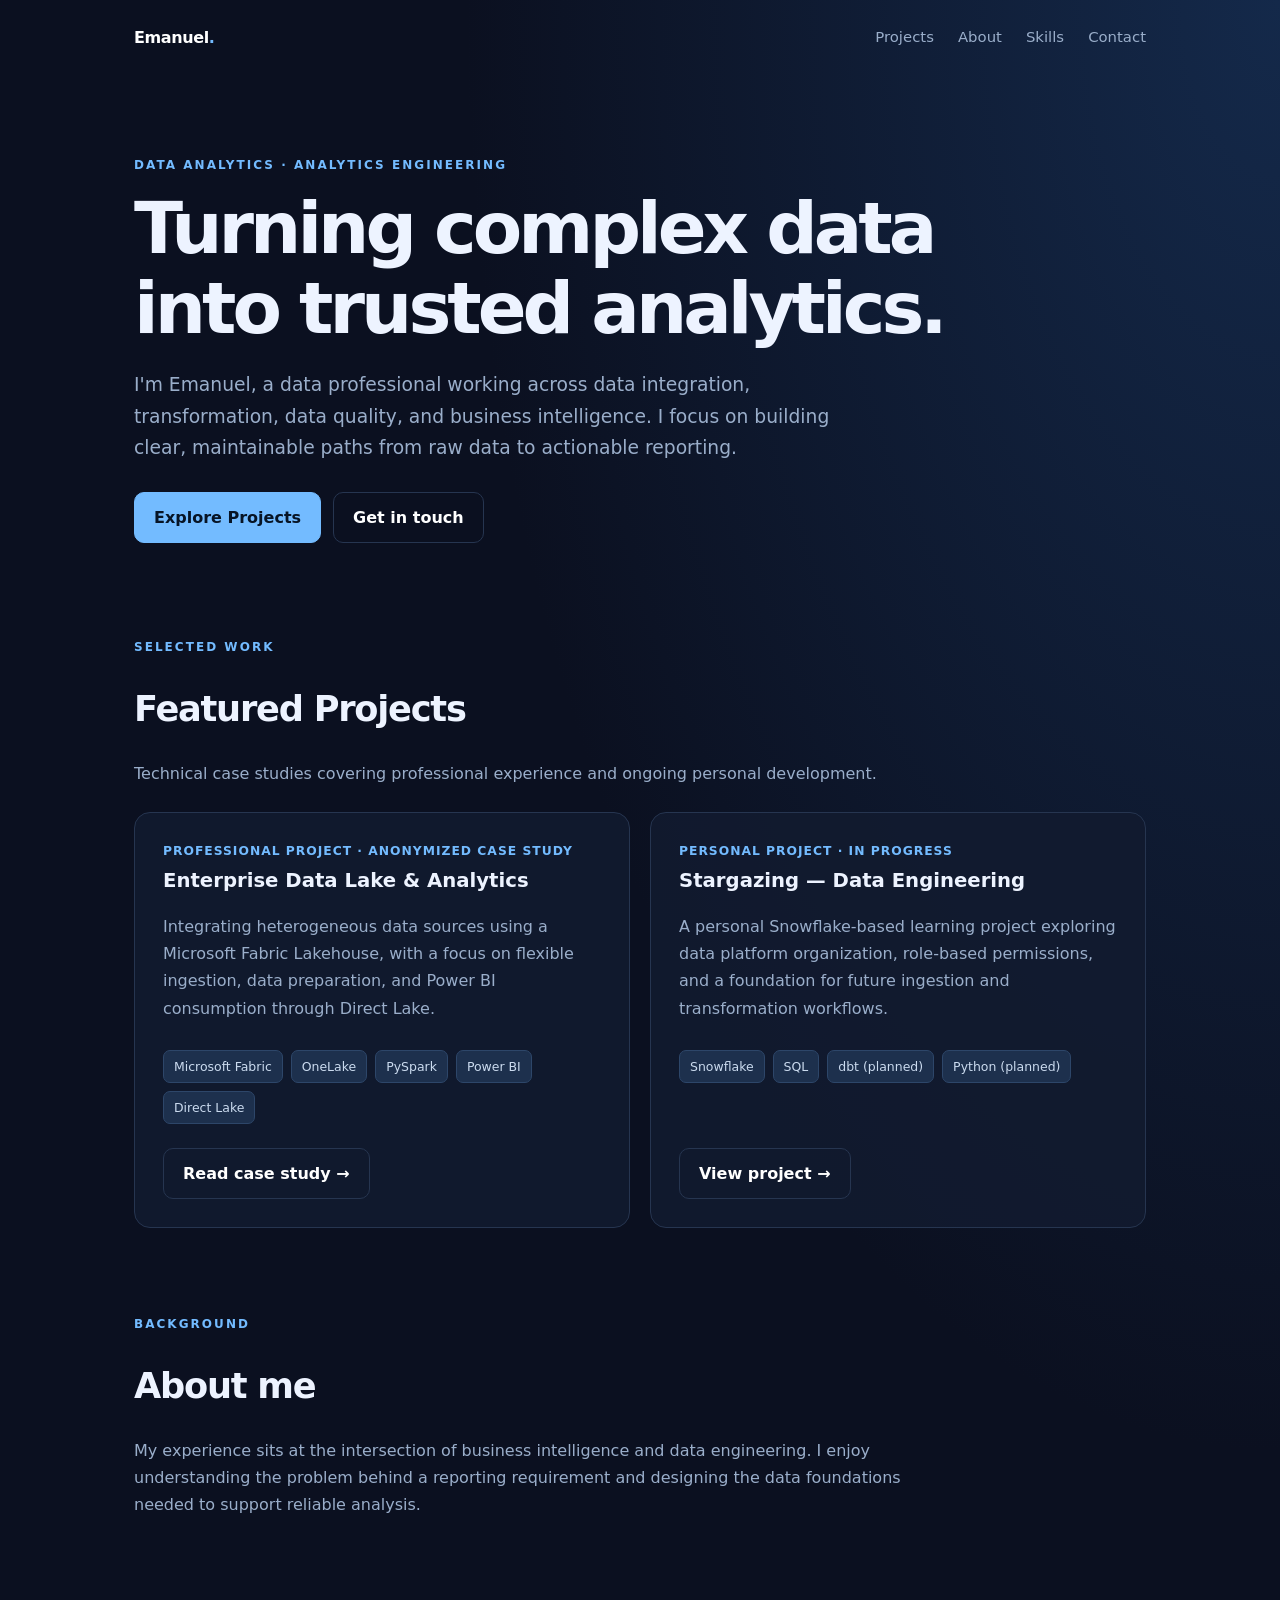
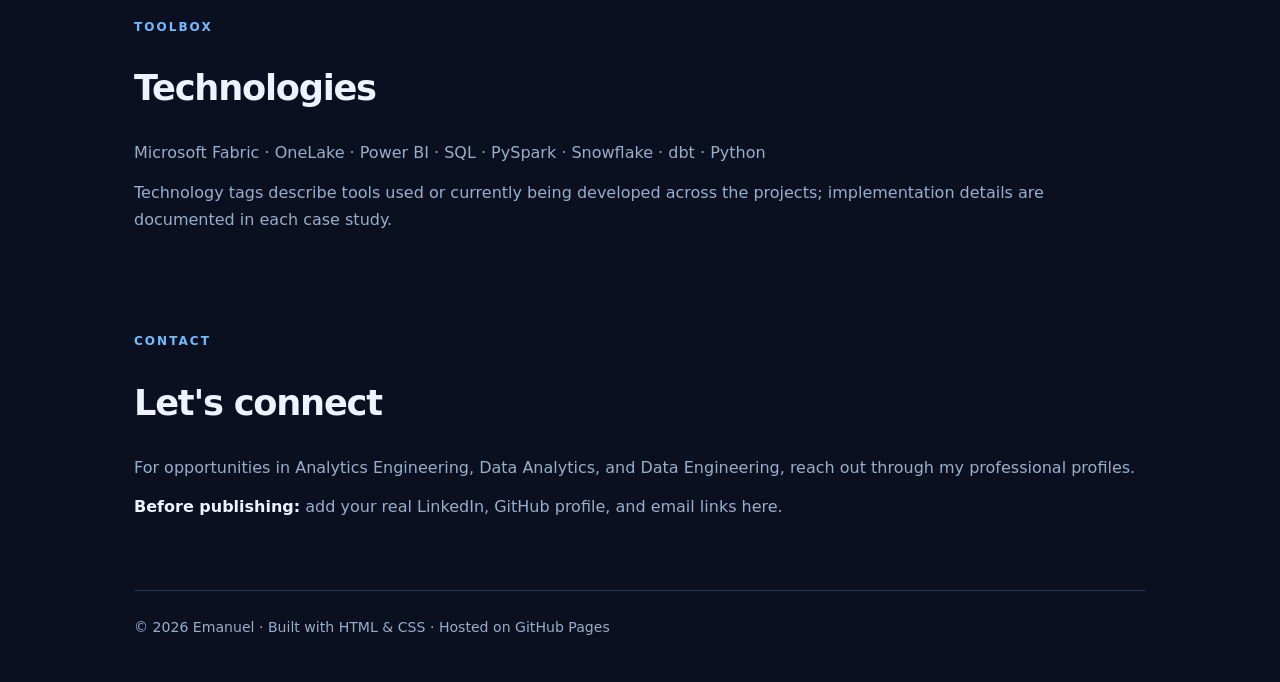
==== index.html @ 62571211 "Initial portfolio website" ====
<!doctype html><html lang="en"><head><meta charset="UTF-8"><meta name="viewport" content="width=device-width, initial-scale=1"><meta name="description" content="Emanuel — Data Analytics and Analytics Engineering portfolio."><title>Emanuel | Analytics Engineering Portfolio</title><link rel="stylesheet" href="assets/css/style.css"></head><body><div class="container"><header class="nav"><a class="brand" href="index.html">Emanuel<span style="color:#73bbff">.</span></a><nav class="navlinks" aria-label="Main navigation"><a href="#projects">Projects</a><a href="#about">About</a><a href="#skills">Skills</a><a href="#contact">Contact</a></nav></header><main><section class="hero"><div class="eyebrow">Data Analytics · Analytics Engineering</div><h1>Turning complex data into trusted analytics.</h1><p class="lead">I'm Emanuel, a data professional working across data integration, transformation, data quality, and business intelligence. I focus on building clear, maintainable paths from raw data to actionable reporting.</p><div class="buttons"><a class="button primary" href="#projects">Explore Projects</a><a class="button" href="#contact">Get in touch</a></div></section><section class="section" id="projects"><div class="section-head"><div class="eyebrow">Selected work</div><h2>Featured Projects</h2><p>Technical case studies covering professional experience and ongoing personal development.</p></div><div class="grid"><article class="card"><div class="meta">Professional project · Anonymized case study</div><h3>Enterprise Data Lake & Analytics</h3><p>Integrating heterogeneous data sources using a Microsoft Fabric Lakehouse, with a focus on flexible ingestion, data preparation, and Power BI consumption through Direct Lake.</p><div class="tags"><span class="tag">Microsoft Fabric</span><span class="tag">OneLake</span><span class="tag">PySpark</span><span class="tag">Power BI</span><span class="tag">Direct Lake</span></div><a class="button" href="projects/enterprise-data-lake.html">Read case study →</a></article><article class="card"><div class="meta">Personal project · In progress</div><h3>Stargazing — Data Engineering</h3><p>A personal Snowflake-based learning project exploring data platform organization, role-based permissions, and a foundation for future ingestion and transformation workflows.</p><div class="tags"><span class="tag">Snowflake</span><span class="tag">SQL</span><span class="tag">dbt (planned)</span><span class="tag">Python (planned)</span></div><a class="button" href="projects/stargazing.html">View project →</a></article></div></section><section class="section" id="about"><div class="eyebrow">Background</div><h2>About me</h2><p class="prose">My experience sits at the intersection of business intelligence and data engineering. I enjoy understanding the problem behind a reporting requirement and designing the data foundations needed to support reliable analysis.</p></section><section class="section" id="skills"><div class="eyebrow">Toolbox</div><h2>Technologies</h2><p>Microsoft Fabric · OneLake · Power BI · SQL · PySpark · Snowflake · dbt · Python</p><p>Technology tags describe tools used or currently being developed across the projects; implementation details are documented in each case study.</p></section><section class="section" id="contact"><div class="eyebrow">Contact</div><h2>Let's connect</h2><p>For opportunities in Analytics Engineering, Data Analytics, and Data Engineering, reach out through my professional profiles.</p><p><strong>Before publishing:</strong> add your real LinkedIn, GitHub profile, and email links here.</p></section></main><footer class="footer">© 2026 Emanuel · Built with HTML & CSS · Hosted on GitHub Pages</footer></div></body></html>
---- assets/css/style.css ----
:root{color-scheme:dark;--bg:#0b1020;--panel:#121b30;--border:#263550;--text:#edf3ff;--muted:#9aaeca;--accent:#73bbff}*{box-sizing:border-box}html{scroll-behavior:smooth}body{margin:0;background:radial-gradient(ellipse at top right,#14294a 0,transparent 45%),var(--bg);color:var(--text);font:16px/1.7 system-ui,-apple-system,Segoe UI,Arial,sans-serif}a{color:var(--accent);text-decoration:none}a:hover{text-decoration:underline}.container{max-width:1060px;margin:auto;padding:0 24px}.nav{display:flex;justify-content:space-between;align-items:center;gap:20px;padding:24px 0}.brand{color:#fff;font-weight:800;letter-spacing:-.4px}.navlinks{display:flex;gap:24px;flex-wrap:wrap}.navlinks a{color:var(--muted);font-size:.93rem}.hero{padding:80px 0 66px;max-width:810px}.eyebrow{text-transform:uppercase;font-size:.75rem;letter-spacing:.17em;color:var(--accent);font-weight:700}h1{font-size:clamp(2.5rem,6vw,4.5rem);line-height:1.12;letter-spacing:-.055em;margin:12px 0 20px}h2{font-size:clamp(1.6rem,4vw,2.2rem);letter-spacing:-.035em;line-height:1.25}h3{font-size:1.23rem;line-height:1.35}p{color:var(--muted);margin:12px 0}.lead{font-size:1.17rem;max-width:720px}.buttons{display:flex;gap:12px;flex-wrap:wrap;margin-top:28px}.button{border:1px solid var(--border);border-radius:10px;padding:11px 19px;color:#fff;font-weight:650}.button.primary{background:var(--accent);border-color:var(--accent);color:#071425}.section{padding:28px 0 58px}.section-head{margin-bottom:25px}.grid{display:grid;grid-template-columns:repeat(2,minmax(0,1fr));gap:20px}.card{display:flex;flex-direction:column;background:rgba(18,27,48,.87);border:1px solid var(--border);border-radius:16px;padding:28px}.card h3{margin:6px 0}.card .button{align-self:start;margin-top:auto}.meta{color:var(--accent);font-size:.77rem;font-weight:700;text-transform:uppercase;letter-spacing:.08em}.tags{display:flex;gap:8px;flex-wrap:wrap;margin:16px 0 24px}.tag{font-size:.78rem;color:#cbdbef;background:#1d304d;border:1px solid #2d4669;padding:5px 10px;border-radius:7px}.prose{max-width:780px}.prose h2{margin-top:43px}.prose li{color:var(--muted);margin:8px 0}.notice{border-left:3px solid var(--accent);padding:12px 19px;background:var(--panel);border-radius:0 8px 8px 0;color:var(--muted)}.back{display:inline-block;margin-top:44px}.footer{border-top:1px solid var(--border);padding:25px 0 42px;color:var(--muted);font-size:.88rem}.footer a{margin-right:17px}strong{color:var(--text)}@media(max-width:700px){.grid{grid-template-columns:1fr}.nav{align-items:start;flex-direction:column}.hero{padding:54px 0 38px}.card{padding:22px}}
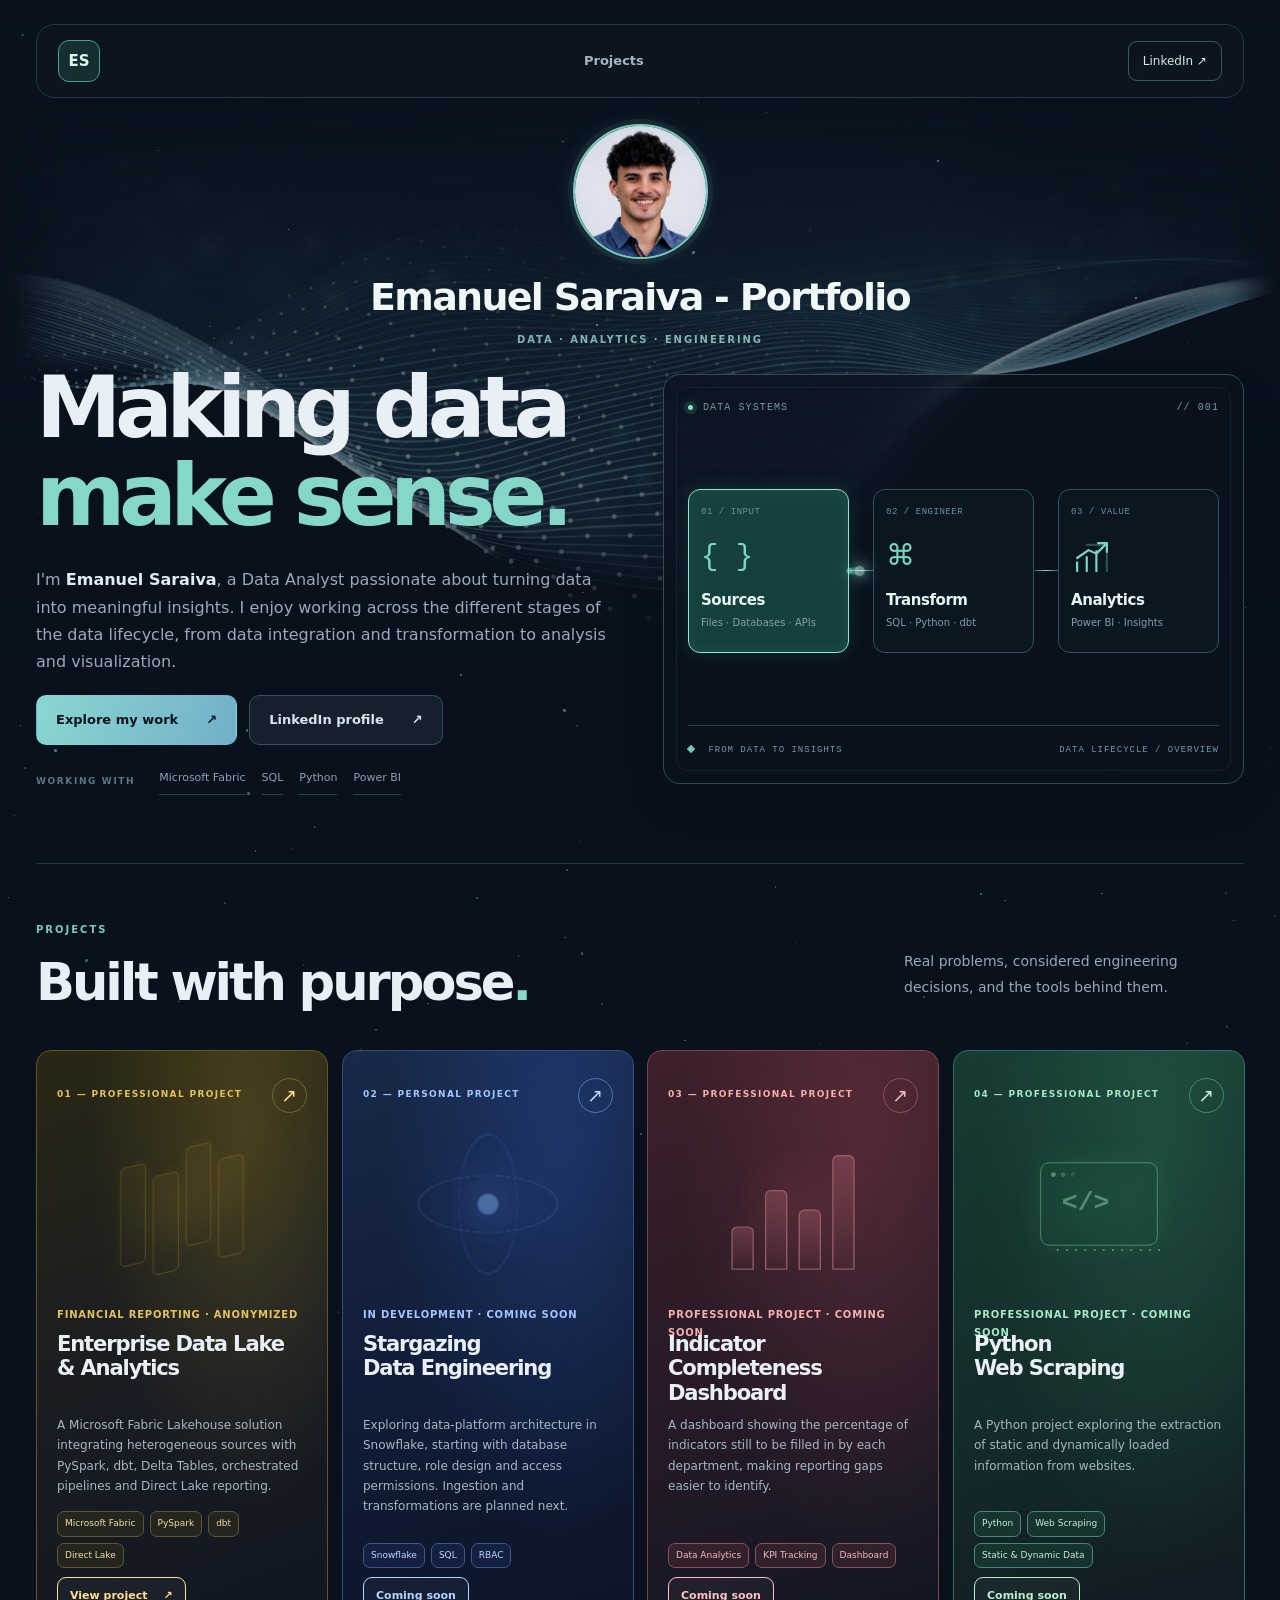
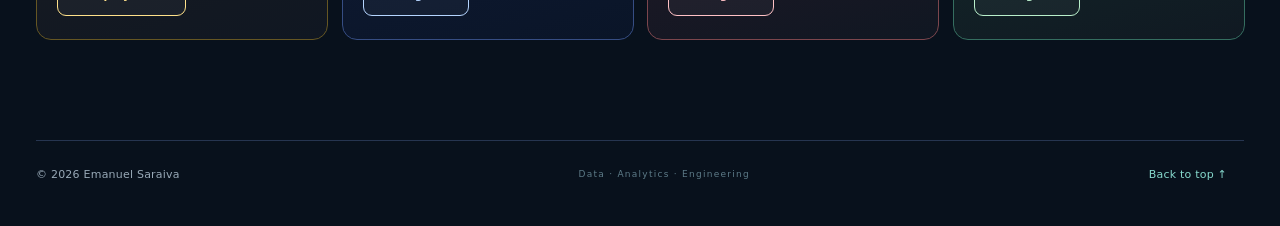
==== commit 3212aa05: "Update portfolio" ====
--- a/index.html
+++ b/index.html
@@ -1 +1,72 @@
-<!doctype html><html lang="en"><head><meta charset="UTF-8"><meta name="viewport" content="width=device-width, initial-scale=1"><meta name="description" content="Emanuel — Data Analytics and Analytics Engineering portfolio."><title>Emanuel | Analytics Engineering Portfolio</title><link rel="stylesheet" href="assets/css/style.css"></head><body><div class="container"><header class="nav"><a class="brand" href="index.html">Emanuel<span style="color:#73bbff">.</span></a><nav class="navlinks" aria-label="Main navigation"><a href="#projects">Projects</a><a href="#about">About</a><a href="#skills">Skills</a><a href="#contact">Contact</a></nav></header><main><section class="hero"><div class="eyebrow">Data Analytics · Analytics Engineering</div><h1>Turning complex data into trusted analytics.</h1><p class="lead">I'm Emanuel, a data professional working across data integration, transformation, data quality, and business intelligence. I focus on building clear, maintainable paths from raw data to actionable reporting.</p><div class="buttons"><a class="button primary" href="#projects">Explore Projects</a><a class="button" href="#contact">Get in touch</a></div></section><section class="section" id="projects"><div class="section-head"><div class="eyebrow">Selected work</div><h2>Featured Projects</h2><p>Technical case studies covering professional experience and ongoing personal development.</p></div><div class="grid"><article class="card"><div class="meta">Professional project · Anonymized case study</div><h3>Enterprise Data Lake & Analytics</h3><p>Integrating heterogeneous data sources using a Microsoft Fabric Lakehouse, with a focus on flexible ingestion, data preparation, and Power BI consumption through Direct Lake.</p><div class="tags"><span class="tag">Microsoft Fabric</span><span class="tag">OneLake</span><span class="tag">PySpark</span><span class="tag">Power BI</span><span class="tag">Direct Lake</span></div><a class="button" href="projects/enterprise-data-lake.html">Read case study →</a></article><article class="card"><div class="meta">Personal project · In progress</div><h3>Stargazing — Data Engineering</h3><p>A personal Snowflake-based learning project exploring data platform organization, role-based permissions, and a foundation for future ingestion and transformation workflows.</p><div class="tags"><span class="tag">Snowflake</span><span class="tag">SQL</span><span class="tag">dbt (planned)</span><span class="tag">Python (planned)</span></div><a class="button" href="projects/stargazing.html">View project →</a></article></div></section><section class="section" id="about"><div class="eyebrow">Background</div><h2>About me</h2><p class="prose">My experience sits at the intersection of business intelligence and data engineering. I enjoy understanding the problem behind a reporting requirement and designing the data foundations needed to support reliable analysis.</p></section><section class="section" id="skills"><div class="eyebrow">Toolbox</div><h2>Technologies</h2><p>Microsoft Fabric · OneLake · Power BI · SQL · PySpark · Snowflake · dbt · Python</p><p>Technology tags describe tools used or currently being developed across the projects; implementation details are documented in each case study.</p></section><section class="section" id="contact"><div class="eyebrow">Contact</div><h2>Let's connect</h2><p>For opportunities in Analytics Engineering, Data Analytics, and Data Engineering, reach out through my professional profiles.</p><p><strong>Before publishing:</strong> add your real LinkedIn, GitHub profile, and email links here.</p></section></main><footer class="footer">© 2026 Emanuel · Built with HTML & CSS · Hosted on GitHub Pages</footer></div></body></html>
+<!doctype html>
+<html lang="en">
+<head>
+  <meta charset="utf-8">
+  <meta name="viewport" content="width=device-width, initial-scale=1">
+  <meta name="description" content="Emanuel Saraiva — portfolio spanning data engineering, analytics engineering and business intelligence. Explore technical case studies in Microsoft Fabric, dbt, Snowflake and Power BI.">
+  <meta name="theme-color" content="#080e16">
+  <title>Emanuel Saraiva | Portfolio</title>
+  <link rel="icon" type="image/svg+xml" href="assets/img/favicon.svg">
+  <link rel="stylesheet" href="assets/css/style.css">
+</head>
+<body class="premium-home id="top">
+  <div class="starfield" id="starfield" aria-hidden="true"></div>
+  <div class="page-wave" aria-hidden="true"></div>
+  <div class="ambient ambient-one" aria-hidden="true"></div><div class="ambient ambient-two" aria-hidden="true"></div>
+  <div class="container home-container">
+    <header class="nav premium-nav">
+      <a class="brand premium-brand" href="index.html" aria-label="Emanuel Saraiva home"><span class="brand-mark" aria-hidden="true">ES</span></a>
+      <nav aria-label="Main navigation" class="navlinks"><a href="#projects">Projects</a><!--<a href="#about">About</a><a href="#skills">Expertise</a><a href="#contact">Contact</a>--></nav>
+      <a class="nav-cta" href="https://www.linkedin.com/in/emanuelsaraiva" target="_blank" rel="noopener noreferrer">LinkedIn <span aria-hidden="true">↗</span></a>
+    </header>
+    <main>
+      <section class="hero premium-hero" aria-labelledby="hero-title">
+        <div class="hero-person"><img class="hero-portrait" src="assets/img/foto3.png" alt="Portrait placeholder — add your photograph"><div class="person-name">Emanuel Saraiva - Portfolio</div><div class="person-label">DATA · ANALYTICS · ENGINEERING</div></div>
+        <div class="hero-copy">
+          <h1 id="hero-title">Making data<br><em>make sense.</em></h1>
+          <p class="hero-description">I'm <strong>Emanuel Saraiva</strong>, a Data Analyst passionate about turning data into meaningful insights. I enjoy working across the different stages of the data lifecycle, from data integration and transformation to analysis and visualization.</p>
+          <div class="hero-actions"><a class="button primary" href="#projects">Explore my work <span aria-hidden="true">↗</span></a><a class="button ghost" href="https://www.linkedin.com/in/emanuelsaraiva" target="_blank" rel="noopener noreferrer">LinkedIn profile <span aria-hidden="true">↗</span></a></div>
+          <div class="hero-tech"><span>WORKING WITH</span><span>Microsoft Fabric</span><span>SQL</span><span>Python</span><span>Power BI</span></div>
+        </div>
+        <div class="hero-visual" aria-label="Conceptual visualization of the data lifecycle, from diverse sources through engineering to analytics">
+          <div class="visual-halo"></div>
+          <div class="visual-topline"><span class="live-dot"></span> DATA SYSTEMS <span class="visual-code">// 001</span></div>
+          <div class="pipeline-visual">
+            <div class="pipeline-stage" id="stage-sources" style="--stage:0"><div class="stage-mini">01 / INPUT</div><div class="stage-icon">{ }</div><div class="stage-name">Sources</div><div class="stage-sub">Files · Databases · APIs</div></div>
+            <div class="pipeline-wire wire-one" aria-hidden="true"><span class="packet packet-one"></span></div>
+            <div class="pipeline-stage" id="stage-transform" style="--stage:1"><div class="stage-mini">02 / ENGINEER</div><div class="stage-icon">⌘</div><div class="stage-name">Transform</div><div class="stage-sub">SQL · Python · dbt</div></div>
+            <div class="pipeline-wire wire-two" aria-hidden="true"><span class="packet packet-two"></span></div>
+            <div class="pipeline-stage" id="stage-analytics" style="--stage:2"><div class="stage-mini">03 / VALUE</div><div class="stage-icon icon-analytics"><svg viewBox="0 0 48 48" width="42" height="42" fill="none" stroke="currentColor" stroke-width="2.5" stroke-linecap="round" stroke-linejoin="round" aria-hidden="true"><path d="M7 39V29M18 39V23M29 39V16"/><path d="M7 24 20 15 29 19 41 7M31 7h10v10"/><path d="M18 9h23v30" opacity=".30"/></svg></div><div class="stage-name">Analytics</div><div class="stage-sub">Power BI · Insights</div></div>
+          </div>
+          <div class="visual-bottomline"><span><span class="tiny-square"></span> FROM DATA TO INSIGHTS</span><span>DATA LIFECYCLE / OVERVIEW</span></div>
+        </div>
+      </section>
+      <section class="section premium-section" id="projects">
+        <div class="section-header"><div><div class="eyebrow">Projects</div><h2>Built with purpose<span class="accent-period">.</span></h2></div><p>Real problems, considered engineering decisions, and the tools behind them.</p></div>
+        <div class="project-layout">
+          <a class="card showcase-card primary-project" href="projects/enterprise-data-lake.html" aria-label="Read the Enterprise Data Lake technical case study"><div class="project-top"><span class="project-index">01 — PROFESSIONAL PROJECT</span><span class="project-arrow" aria-hidden="true">↗</span></div><div class="project-glyph" aria-hidden="true"><span></span><span></span><span></span><span></span></div><div class="project-content"><div class="meta">Financial reporting · Anonymized</div><h3>Enterprise Data Lake<br>&amp; Analytics</h3><p>A Microsoft Fabric Lakehouse solution integrating heterogeneous sources with PySpark, dbt, Delta Tables, orchestrated pipelines and Direct Lake reporting.</p><div class="tags"><span class="tag">Microsoft Fabric</span><span class="tag">PySpark</span><span class="tag">dbt</span><span class="tag">Direct Lake</span></div><span class="project-cta">View project <span aria-hidden="true">↗</span></span></div></a>
+          <a class="card showcase-card secondary-project" aria-label="View the Stargazing Data Engineering project"><div class="project-top"><span class="project-index">02 — PERSONAL PROJECT</span><span class="project-arrow" aria-hidden="true">↗</span></div><div class="orbit-illustration" aria-hidden="true"><span class="orbit orbit-a"></span><span class="orbit orbit-b"></span><span class="orbit-center"></span></div><div class="project-content"><div class="meta">IN DEVELOPMENT · COMING SOON</div><h3>Stargazing<br>Data Engineering</h3><p>Exploring data-platform architecture in Snowflake, starting with database structure, role design and access permissions. Ingestion and transformations are planned next.</p><div class="tags"><span class="tag">Snowflake</span><span class="tag">SQL</span><span class="tag">RBAC</span></div><span class="project-cta">Coming soon<!--View ongoing work <span aria-hidden="true">↗--></span></span></div></a>
+          <a class="card showcase-card indicator-project" aria-label="View the FCCN Indicator Completeness Dashboard project">
+            <div class="project-top"><span class="project-index">03 — PROFESSIONAL PROJECT</span><span class="project-arrow" aria-hidden="true">↗</span></div>
+            <div class="project-visual indicator-visual" aria-hidden="true"><span class="indicator-bar"></span><span class="indicator-bar"></span><span class="indicator-bar"></span><span class="indicator-bar"></span><span class="indicator-dot"></span></div>
+            <div class="project-content"><div class="meta">PROFESSIONAL PROJECT · COMING SOON</div><h3>Indicator Completeness<br>Dashboard</h3><p>A dashboard showing the percentage of indicators still to be filled in by each department, making reporting gaps easier to identify.</p><div class="tags"><span class="tag">Data Analytics</span><span class="tag">KPI Tracking</span><span class="tag">Dashboard</span></div><span class="project-cta">Coming soon <!--View project <span aria-hidden="true">↗--></span></span></div>
+          </a>
+          <a class="card showcase-card scraping-project" aria-label="View the Python Web Scraping project">
+            <div class="project-top"><span class="project-index">04 — PROFESSIONAL PROJECT</span><span class="project-arrow" aria-hidden="true">↗</span></div>
+            <div class="project-visual scraping-visual" aria-hidden="true"><span class="scraping-window"><span></span><span></span><span></span><i>&lt;/&gt;</i></span><span class="scraping-stream">············</span></div>
+            <div class="project-content"><div class="meta">PROFESSIONAL PROJECT · COMING SOON</div><h3>Python<br>Web Scraping</h3><p>A Python project exploring the extraction of static and dynamically loaded information from websites.</p><div class="tags"><span class="tag">Python</span><span class="tag">Web Scraping</span><span class="tag">Static &amp; Dynamic Data</span></div><span class="project-cta">Coming soon <!--View project <span aria-hidden="true">↗--></span></span></div>
+          </a>
+        </div>
+      </section>
+		<!--
+      <section class="section premium-section about-section" id="about"><div class="eyebrow">ABOUT</div><div class="split-section"><h2>Where engineering<br>meets <em>business.</em></h2><div><p>I work at the intersection of data engineering and business intelligence, translating messy inputs into structured models and reports people can use.</p><p>I care about data quality, maintainable transformations, clear architecture and choosing technologies for the problem — not just for the stack.</p></div></div></section>
+      <section class="section premium-section" id="skills"><div class="eyebrow">TOOLKIT</div><div class="split-section skills-split"><h2>The tools behind<br>the work<span class="accent-period">.</span></h2><div class="skills-lines"><div><span>DATA PLATFORM</span><strong>Microsoft Fabric · OneLake · Snowflake</strong></div><div><span>TRANSFORMATION</span><strong>SQL · dbt · pandas · PySpark</strong></div><div><span>ANALYTICS</span><strong>Power BI · Direct Lake · Data Quality</strong></div><p>Project pages distinguish implemented work from planned learning.</p></div></div></section>	
+	  <section class="section premium-section contact-section" id="contact"><div class="eyebrow">CONNECT</div><h2>Let's build something<br><em>meaningful.</em></h2><p>Interested in data engineering, analytics engineering or business intelligence? Explore my technical work or connect on GitHub.</p><a class="button primary" href="https://github.com/emanuel-saraiva" target="_blank" rel="noopener noreferrer">Visit GitHub <span aria-hidden="true">↗</span></a></section>
+		-->
+	</main>
+    <footer class="footer premium-footer"><span>© 2026 Emanuel Saraiva</span><span>Data · Analytics · Engineering</span><a href="#top">Back to top ↑</a></footer>
+  </div>
+  <script defer src="assets/js/motion.js"></script>
+  <script defer src="assets/js/stars.js"></script>
+  <script defer src="assets/js/pipeline-flow.js"></script>
+</body></html>
--- a/assets/css/style.css
+++ b/assets/css/style.css
@@ -1 +1,924 @@
 :root{color-scheme:dark;--bg:#0b1020;--panel:#121b30;--border:#263550;--text:#edf3ff;--muted:#9aaeca;--accent:#73bbff}*{box-sizing:border-box}html{scroll-behavior:smooth}body{margin:0;background:radial-gradient(ellipse at top right,#14294a 0,transparent 45%),var(--bg);color:var(--text);font:16px/1.7 system-ui,-apple-system,Segoe UI,Arial,sans-serif}a{color:var(--accent);text-decoration:none}a:hover{text-decoration:underline}.container{max-width:1060px;margin:auto;padding:0 24px}.nav{display:flex;justify-content:space-between;align-items:center;gap:20px;padding:24px 0}.brand{color:#fff;font-weight:800;letter-spacing:-.4px}.navlinks{display:flex;gap:24px;flex-wrap:wrap}.navlinks a{color:var(--muted);font-size:.93rem}.hero{padding:80px 0 66px;max-width:810px}.eyebrow{text-transform:uppercase;font-size:.75rem;letter-spacing:.17em;color:var(--accent);font-weight:700}h1{font-size:clamp(2.5rem,6vw,4.5rem);line-height:1.12;letter-spacing:-.055em;margin:12px 0 20px}h2{font-size:clamp(1.6rem,4vw,2.2rem);letter-spacing:-.035em;line-height:1.25}h3{font-size:1.23rem;line-height:1.35}p{color:var(--muted);margin:12px 0}.lead{font-size:1.17rem;max-width:720px}.buttons{display:flex;gap:12px;flex-wrap:wrap;margin-top:28px}.button{border:1px solid var(--border);border-radius:10px;padding:11px 19px;color:#fff;font-weight:650}.button.primary{background:var(--accent);border-color:var(--accent);color:#071425}.section{padding:28px 0 58px}.section-head{margin-bottom:25px}.grid{display:grid;grid-template-columns:repeat(2,minmax(0,1fr));gap:20px}.card{display:flex;flex-direction:column;background:rgba(18,27,48,.87);border:1px solid var(--border);border-radius:16px;padding:28px}.card h3{margin:6px 0}.card .button{align-self:start;margin-top:auto}.meta{color:var(--accent);font-size:.77rem;font-weight:700;text-transform:uppercase;letter-spacing:.08em}.tags{display:flex;gap:8px;flex-wrap:wrap;margin:16px 0 24px}.tag{font-size:.78rem;color:#cbdbef;background:#1d304d;border:1px solid #2d4669;padding:5px 10px;border-radius:7px}.prose{max-width:780px}.prose h2{margin-top:43px}.prose li{color:var(--muted);margin:8px 0}.notice{border-left:3px solid var(--accent);padding:12px 19px;background:var(--panel);border-radius:0 8px 8px 0;color:var(--muted)}.back{display:inline-block;margin-top:44px}.footer{border-top:1px solid var(--border);padding:25px 0 42px;color:var(--muted);font-size:.88rem}.footer a{margin-right:17px}strong{color:var(--text)}@media(max-width:700px){.grid{grid-template-columns:1fr}.nav{align-items:start;flex-direction:column}.hero{padding:54px 0 38px}.card{padding:22px}}
+
+/* Case study additions */
+.architecture{margin:25px 0 30px;padding:24px;border:1px solid var(--border);border-radius:16px;background:rgba(18,27,48,.65)}
+.arch-node{border:1px solid #345577;border-radius:10px;padding:12px 18px;text-align:center;font-weight:700;background:#172945;color:var(--text)}
+.arch-node small{display:block;color:var(--muted);font-size:.78rem;font-weight:400;margin-top:3px}
+.arch-arrow{text-align:center;color:var(--accent);font-size:1.35rem;line-height:1.6}
+.arch-note{margin-top:16px;padding:12px 16px;color:var(--muted);font-size:.88rem;border-left:3px solid var(--accent);background:#102138;border-radius:4px}
+pre{max-width:100%;overflow-x:auto;padding:18px 20px;background:#101a2c;border:1px solid var(--border);border-radius:10px;color:#d7eaff;font-size:.88rem;line-height:1.65}
+code{font-family:ui-monospace,SFMono-Regular,Consolas,monospace}
+p code,li code{color:#cfe6ff;background:#182a43;padding:1px 5px;border-radius:4px}
+
+/* Architecture: compact technical system diagram */
+.prose:has(.system-diagram){max-width:980px}
+.system-diagram{margin:26px 0 38px;background:#0d1728;border:1px solid #304057;border-radius:12px;padding:22px 24px;color:#e5edf9;box-shadow:0 14px 35px rgba(0,0,0,.13)}
+.diagram-heading{display:flex;gap:12px;justify-content:space-between;align-items:center;padding-bottom:18px;border-bottom:1px solid #263850}
+.diagram-kicker,.diagram-version,.stage-index,.support-label{font-size:10px;font-weight:750;letter-spacing:.12em;color:#9daec4}
+.diagram-version{letter-spacing:.02em;font-weight:500;text-align:right}
+.diagram-lanes{display:grid;grid-template-columns:repeat(5,minmax(0,1fr));gap:0;padding:24px 0 22px}
+.diagram-stage{min-width:0;position:relative;padding:0 13px 0 18px;border-left:1px solid #34465b}
+.diagram-stage:first-child{padding-left:0;border-left:0}
+.diagram-stage:not(:last-child):after{content:'→';position:absolute;right:-9px;top:49px;font-size:17px;z-index:2;color:#77acd5;background:#0d1728;line-height:1}
+.stage-symbol{display:flex;align-items:center;justify-content:center;width:47px;height:36px;margin:12px 0 14px;border:1px solid #4c795d;background:#173b2e;color:#9fe2b9;border-radius:5px;font:750 11px/1 ui-monospace,SFMono-Regular,Consolas,monospace;letter-spacing:.04em}
+.storage-symbol{background:#1b314d;border-color:#4e719d;color:#a9d0ff}.process-symbol{background:#332a4a;border-color:#6c5a9d;color:#d2bbff}.transform-symbol{background:#403023;border-color:#92704d;color:#f0cc9a}.serve-symbol{background:#1b3440;border-color:#3f7986;color:#9cdbdc}
+.diagram-stage h3{font-size:14px;letter-spacing:-.02em;margin:0 0 5px;color:#f0f4fb}
+.diagram-stage p{font-size:12px;line-height:1.45;min-height:35px;margin:0 0 12px;color:#acbdd0}
+.stage-foot{display:inline-block;font-size:10px;color:#c6d7e9;border-top:1px solid #334459;padding-top:7px;line-height:1.4}
+.diagram-support{border-top:1px solid #29394d;display:grid;grid-template-columns:1fr 1fr;gap:16px;padding-top:16px}
+.diagram-support>div{padding:4px 12px 4px 14px;border-left:2px solid #557995}
+.support-label{display:block;margin-bottom:6px}
+.diagram-support strong{font-size:13px;color:#e9f1fa}.diagram-support p{font-size:12px;margin:2px 0 0;color:#a9bdd0}
+.diagram-caption{border-top:1px solid #27384c;margin:18px 0 0;padding-top:13px;color:#94a9c1;font-size:11px}
+@media(max-width:760px){.system-diagram{padding:17px}.diagram-lanes{grid-template-columns:1fr;gap:0;padding:14px 0}.diagram-stage,.diagram-stage:first-child{padding:12px 10px 14px 18px;border-left:1px solid #354b60;border-bottom:1px solid #26374b}.diagram-stage:last-child{border-bottom:0}.diagram-stage:not(:last-child):after{content:'↓';right:10px;top:auto;bottom:-12px;padding:0 4px}.stage-symbol{margin:8px 0}.diagram-stage p{min-height:0;margin-bottom:7px}.diagram-support{grid-template-columns:1fr}.diagram-version{max-width:160px}}
+
+/* Motion layer: progressive enhancement, restrained and accessible */
+@media (prefers-reduced-motion: no-preference) {
+  .motion-ready .scroll-reveal { opacity:0; transform:translateY(17px); transition:opacity 650ms cubic-bezier(.2,.7,.2,1),transform 650ms cubic-bezier(.2,.7,.2,1); transition-delay:var(--reveal-delay,0ms); }
+  .motion-ready .scroll-reveal.is-visible { opacity:1; transform:translateY(0); }
+  .card { transition:transform 250ms ease,border-color 250ms ease,box-shadow 250ms ease; }
+  .card:hover { transform:translateY(-5px); border-color:#527ba5; box-shadow:0 18px 38px rgba(0,0,0,.19); }
+  .button { transition:transform 200ms ease,background-color 200ms ease,border-color 200ms ease,box-shadow 200ms ease; }
+  .button:hover { transform:translateY(-2px); border-color:#8bc8ff; box-shadow:0 5px 18px rgba(34,120,200,.13); text-decoration:none; }
+  .tag { transition:border-color 200ms ease,background-color 200ms ease; }
+  .tag:hover { background:#243a58; border-color:#5687b7; }
+  .navlinks a { transition:color 200ms ease; }
+  .navlinks a:hover { color:#f3f8ff; }
+  .system-diagram { transition:border-color 300ms ease,box-shadow 300ms ease; }
+  .system-diagram:hover { border-color:#45617e; box-shadow:0 20px 45px rgba(0,0,0,.2); }
+  .diagram-stage .stage-symbol { transition:transform 240ms ease,border-color 240ms ease; }
+  .diagram-stage:hover .stage-symbol { transform:translateY(-3px); border-color:#8ba4c5; }
+}
+@media (prefers-reduced-motion: reduce) {
+  html { scroll-behavior:auto; }
+  *, *::before, *::after { animation-duration:0.01ms !important; transition-duration:0.01ms !important; }
+}
+:focus-visible { outline:2px solid #a4d4ff; outline-offset:4px; }
+
+/* Entire project card is an accessible link. */
+a.card { color:var(--text); text-decoration:none; cursor:pointer; }
+a.card:hover, a.card:focus-visible { text-decoration:none; }
+a.card .button { display:inline-flex; align-items:center; justify-content:center; }
+a.card:focus-visible { outline:2px solid #a4d4ff; outline-offset:4px; border-color:#8bc8ff; }
+@media (prefers-reduced-motion: no-preference) {
+  a.card:focus-visible { transform:translateY(-5px); border-color:#527ba5; box-shadow:0 18px 38px rgba(0,0,0,.19); }
+  a.card:hover .button, a.card:focus-visible .button { border-color:#8bc8ff; background:#1e3150; }
+}
+
+/* Premium homepage — isolated styles preserve approved technical case-study pages. */
+.premium-home{--bg:#080e16;--text:#e9f0f5;--muted:#98a9b7;--accent:#86d9cd;background:#080e16;color:var(--text);overflow-x:hidden;position:relative;font-family:Inter,ui-sans-serif,system-ui,-apple-system,BlinkMacSystemFont,"Segoe UI",sans-serif}
+.premium-home::before{content:"";position:absolute;inset:0;pointer-events:none;z-index:0;background:linear-gradient(90deg,transparent 49.95%,rgba(123,166,185,.035) 50%,transparent 50.05%),linear-gradient(rgba(123,166,185,.025) 1px,transparent 1px);background-size:130px 130px;mask-image:linear-gradient(to bottom,#000,transparent 85%)}
+.premium-home .home-container{max-width:1280px;position:relative;z-index:2;padding:0 36px}
+.starfield{position:absolute;inset:0;z-index:0;pointer-events:none;overflow:hidden;mask-image:linear-gradient(to bottom,#000 10%,rgba(0,0,0,.75) 65%,transparent)}
+.star{position:absolute;display:block;background:#b5d6e1;border-radius:50%;box-shadow:0 0 7px rgba(139,215,224,.4);opacity:var(--opacity,.4);width:var(--size,2px);height:var(--size,2px)}
+.ambient{position:absolute;pointer-events:none;z-index:0;filter:blur(65px);border-radius:50%}.ambient-one{top:130px;right:5%;width:500px;height:480px;background:rgba(23,111,111,.15)}.ambient-two{top:650px;left:-220px;width:520px;height:400px;background:rgba(29,84,148,.1)}
+.premium-nav{position:relative;margin:24px 0 0;padding:15px 21px;border:1px solid #273641;border-radius:18px;background:rgba(12,21,31,.86);backdrop-filter:blur(18px);gap:20px}
+.premium-brand{display:flex;align-items:center;gap:12px;text-decoration:none}.brand-mark{display:grid;place-items:center;width:40px;height:40px;border:1px solid #4b9d94;background:#142e32;color:#d9f9ef;border-radius:11px;letter-spacing:-.12em;font-size:15px;font-weight:800;padding-right:3px}.brand-mark span{color:#76cabc;margin:0 2px}.brand-name{font-size:11px;font-weight:800;letter-spacing:.16em;color:#e0eaef}.premium-nav .navlinks{gap:30px}.premium-nav .navlinks a{font-size:13px;color:#a8b6c2;font-weight:600}.premium-nav .navlinks a:hover{color:#e1fff9}.nav-cta{font-size:12px;color:#d1eee8;border:1px solid #325d60;border-radius:9px;padding:9px 14px;white-space:nowrap}.nav-cta:hover{text-decoration:none;background:#1a3b3e}
+.premium-hero{max-width:none;min-height:660px;display:grid;grid-template-columns:1fr 1fr;align-items:center;gap:46px;padding:86px 0 92px;position:relative}.hero-copy{position:relative;z-index:1}.availability{display:flex;align-items:center;gap:11px;color:#96c6c4;font-size:10px;font-weight:750;letter-spacing:.17em}.status-dot,.live-dot{display:inline-block;width:7px;height:7px;border-radius:50%;background:#83e1cc;box-shadow:0 0 0 4px rgba(126,211,190,.12),0 0 14px rgba(119,217,198,.5)}.availability-divider{color:#4b6671}.premium-hero h1{font-weight:760;font-size:clamp(3.4rem,6.7vw,6.5rem);line-height:1.03;letter-spacing:-.075em;margin:27px 0}.premium-hero h1 em,.split-section h2 em,.contact-section h2 em{font-style:normal;color:#85d8c9}.hero-description{font-size:16px;line-height:1.9;max-width:530px;color:#9aaab7}.hero-description strong{color:#e0edf0}.premium-home .button{display:inline-flex;align-items:center;justify-content:center;gap:28px;border-radius:10px;font-size:13px;padding:13px 19px;font-weight:700}.premium-home .button.primary{background:linear-gradient(110deg,#8ad7d0,#72afc9);color:#08151e;border-color:transparent}.premium-home .button.ghost{border-color:#364d5d;color:#d6e4eb;background:#14202c}.hero-actions{display:flex;gap:12px;flex-wrap:wrap;margin-top:30px}.hero-tech{margin-top:63px;display:flex;gap:11px 17px;align-items:center;flex-wrap:wrap;color:#8ca1af;font-size:11px}.hero-tech span:first-child{font-size:9px;letter-spacing:.18em;color:#597884;margin-right:8px;font-weight:800}.hero-tech span:not(:first-child){border-bottom:1px solid #28404a;padding-bottom:6px}
+.hero-visual{position:relative;isolation:isolate;min-height:354px;border:1px solid #344b54;border-radius:17px;background:linear-gradient(150deg,rgba(16,37,45,.92),rgba(11,18,30,.92));box-shadow:0 22px 85px rgba(0,0,0,.24),0 0 85px rgba(40,145,138,.09);padding:24px;display:flex;flex-direction:column;justify-content:space-between;transform:perspective(1100px) rotateY(-5deg) rotateX(2deg)}.hero-visual::before{content:"";position:absolute;inset:12px;border:1px solid rgba(87,131,147,.13);border-radius:11px;pointer-events:none}.visual-halo{position:absolute;inset:25% 10%;background:radial-gradient(ellipse,rgba(37,160,145,.16),transparent 65%);z-index:-1}.visual-topline,.visual-bottomline{display:flex;justify-content:space-between;align-items:center;gap:10px;font-family:ui-monospace,monospace;font-size:10px;letter-spacing:.11em;color:#7599a7}.visual-topline{justify-content:flex-start}.visual-topline .live-dot{width:5px;height:5px}.visual-code{margin-left:auto}.visual-bottomline{border-top:1px solid #2a414b;padding-top:17px;font-size:9px}.tiny-square{display:inline-block;width:6px;height:6px;background:#78c6b9;transform:rotate(45deg);margin-right:8px}
+.pipeline-visual{display:flex;align-items:center;justify-content:space-between;gap:0;padding:25px 0}.pipeline-stage{min-width:0;flex:1;background:rgba(13,28,36,.88);border:1px solid #33535d;border-radius:12px;min-height:164px;padding:15px 12px;box-shadow:0 0 20px rgba(0,0,0,.08)}.focus-stage{border-color:#4d9e97;background:rgba(24,66,66,.6);box-shadow:0 0 28px rgba(51,170,147,.12)}.stage-mini{color:#68929e;letter-spacing:.06em;font-size:9px;font-family:ui-monospace,monospace;white-space:nowrap}.stage-icon{margin:17px 0 13px;font-size:29px;line-height:1;color:#7cd4c4;font-family:ui-monospace,monospace}.stage-name{font-size:15px;color:#e4f5f2;font-weight:750;letter-spacing:-.03em}.stage-sub{font-size:10px;color:#819eaa;margin-top:3px;white-space:nowrap}.pipeline-wire{height:1px;flex:0 0 24px;background:linear-gradient(90deg,#397a82,#78d7bb,#397a82);position:relative;z-index:1}.pipeline-wire span{position:absolute;top:-2px;width:5px;height:5px;background:#9ff7d3;border-radius:50%;box-shadow:0 0 10px #64cbb4;animation:packet 2.4s linear infinite}.pipeline-wire:nth-of-type(4) span{animation-delay:1.2s}@keyframes packet{0%{left:0;opacity:0}15%{opacity:1}85%{opacity:1}100%{left:100%;opacity:0}}.scroll-cue{position:absolute;bottom:38px;left:0;display:flex;align-items:center;gap:12px;color:#6f929e;font-size:10px;letter-spacing:.17em;font-weight:700}.scroll-cue:hover{text-decoration:none;color:#a2ded3}.scroll-cue-line{width:29px;height:1px;background:#6aada7}
+.premium-section{border-top:1px solid #22343e;padding:88px 0 100px}.premium-section .eyebrow{color:#79cabe;font-size:10px;letter-spacing:.2em}.section-header{display:flex;align-items:end;justify-content:space-between;gap:30px;margin-bottom:38px}.premium-home h2{font-weight:750;font-size:clamp(2.25rem,4vw,3.7rem);line-height:1.15;letter-spacing:-.06em;margin:15px 0 0}.accent-period{color:#88dbcc}.section-header p{max-width:340px;font-size:14px;line-height:1.8}.project-layout{display:grid;grid-template-columns:1.26fr 1fr;gap:18px}.premium-home .showcase-card{position:relative;overflow:hidden;display:flex;flex-direction:column;min-height:510px;border-radius:15px;border:1px solid #31434e;background:linear-gradient(165deg,#112c30 0%,#0d1d2a 55%,#0c1723 100%);padding:27px 30px;color:#e9f0f5}.premium-home .secondary-project{background:linear-gradient(160deg,#17283d,#101a2b 62%,#0b1622)}.project-top{display:flex;justify-content:space-between;align-items:center;position:relative;z-index:1}.project-index{font-size:10px;color:#8bb9ba;letter-spacing:.15em;font-weight:750}.project-arrow{display:grid;place-items:center;border:1px solid #47616a;width:35px;height:35px;border-radius:50%;font-size:19px;color:#d1eeea}.project-glyph{position:absolute;width:225px;height:190px;right:40px;top:58px;opacity:.42;display:grid;grid-template-columns:repeat(4,1fr);gap:12px;transform:skewY(-13deg)}.project-glyph span{border:1px solid #4a9a99;border-radius:8px;background:linear-gradient(#23646433,transparent);box-shadow:0 0 25px #50c8b41a}.project-glyph span:nth-child(2){transform:translateY(26px)}.project-glyph span:nth-child(3){transform:translateY(-10px)}.project-glyph span:nth-child(4){transform:translateY(22px)}.project-content{margin-top:auto;position:relative;z-index:1}.premium-home .showcase-card h3{font-size:clamp(1.6rem,3vw,2.45rem);line-height:1.14;letter-spacing:-.055em;margin:12px 0}.premium-home .showcase-card p{font-size:13px;line-height:1.8;color:#a5b7c3;max-width:480px}.premium-home .showcase-card .meta{font-size:10px;color:#81d4c8}.premium-home .showcase-card .tags{margin:22px 0}.premium-home .showcase-card .tag{border:1px solid #355462;background:#192e39;color:#b9dcd9;font-size:10px}.project-cta{display:inline-flex;gap:16px;border-top:1px solid #36535d;padding-top:16px;color:#a4e9d9;font-size:12px;font-weight:700}.orbit-illustration{position:absolute;right:4%;top:50px;width:230px;height:230px;opacity:.45}.orbit{position:absolute;inset:15px;border:1px solid #6689bd;border-radius:50%;transform:rotateX(66deg) rotateZ(40deg)}.orbit-b{transform:rotateY(65deg) rotateZ(-26deg);border-color:#53a3b1}.orbit-center{position:absolute;width:30px;height:30px;top:100px;left:100px;background:#67bbca;box-shadow:0 0 45px #67bbca;border-radius:50%}.split-section{display:grid;grid-template-columns:1fr 1fr;gap:90px;align-items:start}.split-section h2{margin-top:0}.split-section p{margin:0 0 22px;color:#9cadb9;font-size:16px;line-height:1.9}.skills-lines>div{display:grid;gap:7px;border-bottom:1px solid #293b46;padding:15px 0}.skills-lines>div:first-child{padding-top:0}.skills-lines span{color:#75bfb8;font-size:10px;letter-spacing:.15em;font-weight:750}.skills-lines strong{font-size:15px;font-weight:500}.skills-lines p{font-size:12px;margin-top:18px}.contact-section{text-align:center;padding:105px 0 120px;background:radial-gradient(ellipse at 50% 60%,rgba(34,109,110,.11),transparent 60%)}.contact-section h2{font-size:clamp(2.6rem,5vw,5rem);margin:16px auto 20px}.contact-section p{max-width:520px;margin:0 auto 27px}.premium-footer{display:flex;align-items:center;justify-content:space-between;gap:18px;font-size:11px;letter-spacing:.02em}.premium-footer span:nth-child(2){font-size:9px;letter-spacing:.14em;color:#5d7b88}
+@media(max-width:1000px){.premium-hero{grid-template-columns:1fr;gap:45px;padding-top:80px}.hero-visual{max-width:730px;width:100%;transform:none}.premium-hero{padding-bottom:115px}.hero-tech{margin-top:40px}.project-layout{grid-template-columns:1fr 1fr}.premium-home .showcase-card{min-height:490px}.premium-nav .navlinks{gap:15px}.brand-name{display:none}}
+@media(max-width:680px){.premium-home .home-container{padding:0 20px}.premium-nav{margin-top:13px;flex-direction:row;align-items:center;flex-wrap:wrap;padding:12px 14px}.premium-nav .navlinks{order:3;width:100%;justify-content:space-between;gap:8px}.premium-nav .navlinks a{font-size:11px}.nav-cta{margin-left:auto;font-size:11px}.premium-hero{padding-top:68px;min-height:auto;padding-bottom:120px}.premium-hero h1{font-size:clamp(3.2rem,13vw,5rem)}.hero-description{font-size:14px}.hero-visual{padding:16px;min-height:315px}.pipeline-stage{padding:10px 7px;min-height:148px}.pipeline-wire{flex-basis:10px}.stage-mini{font-size:7px}.stage-icon{font-size:22px}.stage-name{font-size:12px}.stage-sub{font-size:8px;white-space:normal}.visual-bottomline{font-size:8px}.scroll-cue{bottom:32px}.premium-section{padding:68px 0 76px}.section-header{display:block}.section-header p{max-width:100%}.project-layout,.split-section{grid-template-columns:1fr;gap:17px}.premium-home .showcase-card{min-height:455px}.split-section{gap:25px}.premium-footer{flex-wrap:wrap}.premium-footer span:nth-child(2){display:none}}
+@media(prefers-reduced-motion:reduce){.pipeline-wire span{animation:none}.star{animation:none!important}}
+
+/* v6 — project-specific visual identity: dashboard gold / night sky blue */
+.premium-home .primary-project{
+  border-color:#655623;
+  background:radial-gradient(ellipse at 72% 14%,rgba(221,179,44,.20),transparent 52%),linear-gradient(160deg,#292714 0%,#191c22 54%,#101722 100%);
+}
+.premium-home .primary-project .project-index,.premium-home .primary-project .meta{color:#e2c35b}
+.premium-home .primary-project .project-arrow{border-color:#76662f;color:#ffe18a}
+.premium-home .primary-project .project-glyph span{border-color:#cfad39;background:linear-gradient(rgba(207,173,57,.14),transparent);box-shadow:0 0 25px rgba(231,179,36,.1)}
+.premium-home .primary-project .tag{border-color:#61552c;background:rgba(121,96,23,.16);color:#f2df9d}
+.premium-home .primary-project .project-cta{border-color:#63552c;color:#ffe18a}
+.premium-home .secondary-project{
+ border-color:#364d83;
+ background:radial-gradient(ellipse at 74% 17%,rgba(55,105,220,.24),transparent 56%),linear-gradient(165deg,#182949,#101b35 60%,#0a1528);
+}
+.premium-home .secondary-project .project-index,.premium-home .secondary-project .meta{color:#a2c7ff}
+.premium-home .secondary-project .project-arrow{border-color:#5276b2;color:#bdd7ff}
+.premium-home .secondary-project .orbit{border-color:#83aeff}
+.premium-home .secondary-project .orbit-b{border-color:#6587e8}
+.premium-home .secondary-project .orbit-center{background:#86bbff;box-shadow:0 0 48px #477bdc}
+.premium-home .secondary-project .tag{border-color:#3e568b;background:rgba(50,76,148,.18);color:#c0d7ff}
+.premium-home .secondary-project .project-cta{border-color:#3c558a;color:#b5d5ff}
+.premium-home .showcase-card:is(:hover,:focus-visible){transform:translateY(-6px);filter:brightness(1.06)}
+@media(prefers-reduced-motion:reduce){.premium-home .showcase-card:is(:hover,:focus-visible){transform:none}}
+
+/* Portfolio v7: balanced personal identity and accessible branding */
+.premium-brand { min-width:0; flex-shrink:0; }
+.brand-mark {display:flex;justify-content:center;align-items:center;flex:0 0 42px;width:42px;height:42px;padding:0;letter-spacing:0;font-size:15px;line-height:1;white-space:nowrap;}
+.brand-name {white-space:nowrap;}
+.hero-identity{display:flex;align-items:center;gap:14px;margin-bottom:26px;}
+.hero-portrait{display:block;width:66px;height:66px;object-fit:cover;object-position:center 28%;border-radius:50%;border:2px solid #76cabc;box-shadow:0 0 0 5px rgba(118,202,188,.09),0 0 24px rgba(95,175,168,.12);background:#15232b;}
+.hero-identity>div{display:flex;flex-direction:column;gap:3px;}
+.identity-caption{font-size:11px;font-weight:800;letter-spacing:.16em;color:#e6f1f3;}
+.identity-subtitle{font-size:10px;letter-spacing:.12em;color:#89acb6;}
+@media(max-width:680px){.hero-portrait{width:56px;height:56px}.hero-identity{margin-bottom:22px}.identity-caption{font-size:10px}}
+
+
+/* Portfolio v8: sequenced pipeline flow + enriched hero mesh */
+
+.hero-visual{overflow:hidden}
+.wave-mesh{position:absolute;inset:56px 22px 42px 22px;z-index:0;pointer-events:none;opacity:.9;mix-blend-mode:screen}
+.wave-mesh svg{width:100%;height:100%;display:block}
+.hero-visual > *:not(.wave-mesh):not(.visual-halo){position:relative;z-index:1}
+.visual-halo{background:radial-gradient(ellipse at 52% 44%,rgba(65,181,168,.18),transparent 58%),radial-gradient(circle at 82% 18%,rgba(51,154,171,.14),transparent 30%)}
+.pipeline-stage{position:relative;transition:border-color .35s ease, box-shadow .35s ease, transform .35s ease, background .35s ease}
+.pipeline-stage::after{content:"";position:absolute;inset:-1px;border-radius:12px;pointer-events:none;box-shadow:0 0 0 0 rgba(140,240,224,0);opacity:0}
+.pipeline-stage.stage-glow::after{animation:stagePulse 900ms ease-out 1}
+.pipeline-stage.stage-glow{border-color:#7fd9cb;box-shadow:0 0 24px rgba(113,213,196,.14),0 0 65px rgba(79,189,165,.08)}
+#stage-analytics.stage-glow{border-color:#9fe2dc}
+.pipeline-wire{overflow:visible;background:linear-gradient(90deg,rgba(64,125,131,.65),rgba(141,227,208,.95),rgba(64,125,131,.65));box-shadow:0 0 10px rgba(117,213,194,.12)}
+.pipeline-wire .packet{position:absolute;top:50%;left:0;width:9px;height:9px;border-radius:50%;transform:translate(-50%,-50%);opacity:0;background:#cffff4;box-shadow:0 0 18px rgba(162,255,236,.9),0 0 34px rgba(93,214,193,.4)}
+.wire-one .packet.is-moving{animation:packetAdvance var(--packet-duration,1.35s) linear forwards}
+.wire-two .packet.is-moving{animation:packetAdvance var(--packet-duration,1.35s) linear forwards}
+@keyframes packetAdvance{0%{left:0%;opacity:0}10%{opacity:1}90%{opacity:1}100%{left:100%;opacity:.96}}
+@keyframes stagePulse{0%{opacity:0;box-shadow:0 0 0 0 rgba(140,240,224,0)}25%{opacity:1;box-shadow:0 0 0 10px rgba(140,240,224,.08),0 0 30px 2px rgba(140,240,224,.18)}100%{opacity:0;box-shadow:0 0 0 28px rgba(140,240,224,0),0 0 0 0 rgba(140,240,224,0)}}
+@media(max-width:680px){
+  .wave-mesh{inset:52px 10px 34px 10px;opacity:.72}
+  .pipeline-wire .packet{width:7px;height:7px}
+}
+@media(prefers-reduced-motion:reduce){
+  .wave-mesh{display:none}
+  .pipeline-stage::after{display:none}
+}
+
+/* v9: central personal header / continuous deterministic packet choreography */
+.premium-hero{grid-template-rows:auto auto;align-content:center;padding-top:48px;row-gap:34px}
+.hero-person{grid-column:1/-1;display:flex;flex-direction:column;justify-content:center;align-items:center;text-align:center;gap:5px;position:relative;z-index:2;margin-bottom:3px}
+.hero-person .hero-portrait{width:135px;height:135px;margin-bottom:12px;object-fit:cover}
+.person-name{font-size:clamp(24px,3vw,38px);font-weight:780;letter-spacing:-.045em;line-height:1.15;color:#f0f7f7}
+.person-label{font-size:10px;letter-spacing:.19em;color:#80b6b2;font-weight:750;margin-top:6px}
+.premium-hero .hero-copy{grid-column:1;grid-row:2}
+.premium-hero .hero-visual{grid-column:2;grid-row:2;transform:none;min-height:410px}
+/* wave fills the center of the entire visual, rather than following only pipeline cards */
+.hero-visual .wave-mesh{inset:0;opacity:.6;z-index:0;mix-blend-mode:screen;transform:scale(1.12);transform-origin:center center}
+.hero-visual .wave-mesh svg{width:100%;height:100%}
+.hero-visual .wave-mesh::after{content:"";position:absolute;inset:0;background:linear-gradient(180deg,rgba(12,23,32,.82),transparent 34%,transparent 68%,rgba(12,23,32,.8))}
+.hero-visual .pipeline-visual{z-index:2}
+.hero-visual .pipeline-stage{background:rgba(12,26,36,.83);backdrop-filter:blur(5px)}
+.hero-visual .focus-stage{background:rgba(22,57,57,.85)}
+.icon-analytics{height:42px;display:flex;align-items:center}
+/* all packets and pulses share a single 5.8s timeline: no racing timers / drift */
+.pipeline-wire .packet{animation:none!important;opacity:0;will-change:left,opacity}
+.wire-one .packet{animation:v9First 5.8s linear infinite!important}
+.wire-two .packet{animation:v9Second 5.8s linear infinite!important}
+#stage-transform::after{animation:v9Transform 5.8s ease-in-out infinite;opacity:0}
+#stage-analytics::after{animation:v9Analytics 5.8s ease-in-out infinite;opacity:0}
+@keyframes v9First{0%,4%{left:0;opacity:0}7%{opacity:1}28%{left:100%;opacity:1}30%,100%{left:100%;opacity:0}}
+@keyframes v9Second{0%,32%{left:0;opacity:0}34%{opacity:1}56%{left:100%;opacity:1}58%,100%{left:100%;opacity:0}}
+@keyframes v9Transform{0%,27%,37%,100%{opacity:0;box-shadow:none}30%,32%{opacity:1;box-shadow:0 0 0 8px rgba(135,233,217,.15),0 0 20px rgba(135,233,217,.22)}}
+@keyframes v9Analytics{0%,55%,66%,100%{opacity:0;box-shadow:none}59%,61%{opacity:1;box-shadow:0 0 0 8px rgba(135,233,217,.15),0 0 20px rgba(135,233,217,.22)}}
+@media(max-width:1000px){.premium-hero{grid-template-columns:1fr;row-gap:26px}.premium-hero .hero-copy,.premium-hero .hero-visual,.hero-person{grid-column:1;grid-row:auto}.premium-hero .hero-visual{min-height:340px}.hero-person{margin-bottom:10px}}
+@media(max-width:680px){.hero-person .hero-portrait{width:74px;height:74px}.premium-hero .hero-visual{min-height:315px}.person-name{font-size:28px}.hero-visual .wave-mesh{opacity:.45}}
+@media(prefers-reduced-motion:reduce){.wire-one .packet,.wire-two .packet,#stage-transform::after,#stage-analytics::after{animation:none!important;opacity:0!important}.hero-visual .wave-mesh{opacity:.32}}
+
+
+/* v10: full-page data wave + uninterrupted three-stage data cycle */
+.page-wave{position:absolute;left:0;right:0;top:0;height:1700px;z-index:0;pointer-events:none;background-image:url('../img/data-wave.svg');background-position:center 5%;background-repeat:no-repeat;background-size:100% 950px;opacity:.57;filter:drop-shadow(0 0 12px rgba(83,218,211,.18));mask-image:linear-gradient(to bottom,transparent 3%,#000 18%,#000 72%,transparent 100%)}
+.premium-home .home-container{z-index:2}
+.premium-home .starfield{z-index:1}
+.premium-home .hero-visual{background:linear-gradient(150deg,rgba(16,37,45,.75),rgba(11,18,30,.78));backdrop-filter:blur(3px)}
+.premium-home .hero-visual .wave-mesh{display:none}
+/* Override earlier animations: shared 4s clock, 0 idle time between packets */
+.premium-home .pipeline-stage{background:rgba(12,26,36,.83);border-color:#33535d;box-shadow:none;animation:v10StageNeutral 4s linear infinite}
+.premium-home #stage-sources{animation:v10Source 4s linear infinite}
+.premium-home #stage-transform{animation:v10Transform 4s linear infinite}
+.premium-home #stage-analytics{animation:v10Analytics 4s linear infinite}
+.premium-home .pipeline-stage::after{display:none!important}
+.premium-home .pipeline-wire .packet{animation-duration:4s!important;animation-timing-function:linear!important;animation-iteration-count:infinite!important}
+.premium-home .wire-one .packet{animation-name:v10PacketOne!important}
+.premium-home .wire-two .packet{animation-name:v10PacketTwo!important}
+@keyframes v10PacketOne{0%{left:0;opacity:1}49.5%{left:100%;opacity:1}50%,100%{left:100%;opacity:0}}
+@keyframes v10PacketTwo{0%,49.5%{left:0;opacity:0}50%{left:0;opacity:1}99.5%{left:100%;opacity:1}100%{left:100%;opacity:0}}
+@keyframes v10Source{0%,8%{background:rgba(12,26,36,.83);border-color:#33535d;box-shadow:none}12%,47%{background:rgba(24,66,66,.78);border-color:#79d9c8;box-shadow:0 0 28px rgba(51,170,147,.18)}50%,100%{background:rgba(12,26,36,.83);border-color:#33535d;box-shadow:none}}
+@keyframes v10Transform{0%,47%{background:rgba(12,26,36,.83);border-color:#33535d;box-shadow:none}50%,97%{background:rgba(24,66,66,.78);border-color:#79d9c8;box-shadow:0 0 28px rgba(51,170,147,.18)}100%{background:rgba(12,26,36,.83);border-color:#33535d;box-shadow:none}}
+@keyframes v10Analytics{0%,6%{background:rgba(24,66,66,.8);border-color:#79d9c8;box-shadow:0 0 28px rgba(51,170,147,.2)}10%,96%{background:rgba(12,26,36,.83);border-color:#33535d;box-shadow:none}100%{background:rgba(24,66,66,.8);border-color:#79d9c8;box-shadow:0 0 28px rgba(51,170,147,.2)}}
+@keyframes v10StageNeutral{to{opacity:1}}
+@media(max-width:700px){.page-wave{height:1350px;background-size:auto 800px;background-position:center 170px;opacity:.35}}
+@media(prefers-reduced-motion:reduce){.premium-home .pipeline-stage,.premium-home .pipeline-wire .packet{animation:none!important}.premium-home .pipeline-wire .packet{opacity:0!important}.page-wave{opacity:.32}}
+
+/* v11 — softer full-page lighting and a higher, cleaner data wave */
+.premium-home .ambient-one {
+  top: 330px;
+  right: 10%;
+  width: 480px;
+  height: 390px;
+  background: radial-gradient(ellipse at center,
+    rgba(43,126,133,.085) 0%, rgba(30,83,99,.035) 43%, transparent 73%);
+  filter: blur(105px);
+  opacity: .6;
+}
+.premium-home .ambient-two {
+  opacity: .34;
+  filter: blur(115px);
+}
+.premium-home .page-wave {
+  height: 1450px;
+  background-size: 100% 850px;
+  background-position: center -105px;
+  opacity: .53;
+  filter: none;
+  mask-image: linear-gradient(to bottom, transparent 0%, black 10%,
+    black 64%, transparent 89%);
+}
+@media (max-width: 1000px) {
+  .premium-home .page-wave {
+    background-size: auto 760px;
+    background-position: center -35px;
+    opacity: .42;
+  }
+}
+@media (max-width: 700px) {
+  .premium-home .page-wave {
+    background-size: auto 630px;
+    background-position: center 65px;
+    opacity: .29;
+  }
+  .premium-home .ambient-one {opacity: .3}
+}
+
+/* v12: reference-inspired luminous flowing wave; closer vertical alignment */
+.premium-home .page-wave{height:1100px;background-size:100% 800px;background-position:center 0px;opacity:.7;filter:drop-shadow(0 0 13px rgba(84,190,200,.12));mask-image:linear-gradient(to bottom,transparent 0%,#000 12%,#000 73%,transparent 92%)}
+.premium-hero{padding-top:26px;row-gap:15px;min-height:630px}
+.premium-hero .hero-copy{align-self:center;transform:translateY(-22px)}
+.premium-hero .hero-visual{align-self:center;transform:translateY(-22px)}
+.premium-hero h1{margin-top:0}
+@media(max-width:1000px){.premium-home .page-wave{background-size:auto 730px;background-position:center 30px}.premium-hero .hero-copy,.premium-hero .hero-visual{transform:none}.premium-hero{padding-top:30px;row-gap:25px}}
+@media(max-width:680px){.premium-home .page-wave{background-size:auto 620px;background-position:center 130px;opacity:.36}}
+
+/* v13: original user-supplied wave image, not an SVG recreation */
+.premium-home .page-wave {
+  top: 0; height: 1200px;
+  background-image: url('../img/data-wave-reference.png');
+  background-size: 100% auto;
+  background-position: center 0;
+  background-repeat: no-repeat;
+  opacity: .72; filter: none;
+  mask-image: linear-gradient(to bottom, transparent 0%, #000 9%, #000 70%, transparent 95%);
+}
+@media (max-width:1000px) {
+  .premium-home .page-wave {background-size: auto 940px; background-position: center 5px;opacity:.55}
+}
+@media (max-width:680px) {
+  .premium-home .page-wave {background-size: auto 660px; background-position: center 120px; opacity:.38}
+}
+
+/* v14: seamless blending of original supplied wave without rectangular edges */
+.premium-home .ambient-one{display:none !important}
+.premium-home .ambient-two{opacity:.2;filter:blur(115px)}
+.premium-home .page-wave{background-image:url('../img/data-wave-reference.png');mix-blend-mode:screen;opacity:.81;filter:none;mask-image:none;-webkit-mask-image:none}
+@media(max-width:1000px){.premium-home .page-wave{opacity:.64}}
+@media(max-width:680px){.premium-home .page-wave{opacity:.48}}
+
+/* v16: retain v14 wave unchanged; remove only independent glow layers */
+.premium-home .ambient-one,
+.premium-home .ambient-two,
+.premium-home .visual-halo { display:none !important; }
+.premium-home .hero-visual {
+  box-shadow:0 18px 46px rgba(0,0,0,.18) !important;
+  background:rgba(11,19,30,.78) !important;
+}
+.premium-home .pipeline-stage {box-shadow:none !important;}
+/* No wave background-size, mask, repeat, or positioning overrides here. */
+
+
+/* v17 — remove grid lines and reduce top glow/focus */
+body.premium-home {
+  background:#08111c !important;
+}
+
+.premium-home::before {
+  display:none !important;
+}
+
+.premium-home .ambient-one,
+.premium-home .ambient-two,
+.premium-home .visual-halo {
+  display:none !important;
+}
+
+.premium-home .page-wave {
+  opacity:.66 !important;
+  background-position:center 6px !important;
+  filter:none !important;
+  -webkit-mask-image: linear-gradient(to bottom, transparent 0%, rgba(0,0,0,.55) 12%, #000 22%, #000 72%, transparent 95%) !important;
+  mask-image: linear-gradient(to bottom, transparent 0%, rgba(0,0,0,.55) 12%, #000 22%, #000 72%, transparent 95%) !important;
+}
+
+.premium-home::after {
+  content:"";
+  position:absolute;
+  inset:0;
+  pointer-events:none;
+  z-index:0;
+  background:
+    linear-gradient(to bottom,
+      rgba(8,17,28,.62) 0%,
+      rgba(8,17,28,.32) 14%,
+      rgba(8,17,28,.12) 28%,
+      rgba(8,17,28,0) 42%),
+    radial-gradient(ellipse at top center,
+      rgba(8,17,28,.38) 0%,
+      rgba(8,17,28,.16) 30%,
+      rgba(8,17,28,0) 58%);
+}
+
+.premium-home .hero-visual {
+  background:rgba(10,18,29,.80) !important;
+  box-shadow:0 18px 42px rgba(0,0,0,.16) !important;
+}
+
+@media (max-width:1000px){
+  .premium-home .page-wave {opacity:.55 !important; background-position:center 18px !important;}
+}
+
+@media (max-width:680px){
+  .premium-home .page-wave {opacity:.42 !important; background-position:center 118px !important;}
+}
+
+
+/* v19: layout tightening; preserve the approved starfield, wave placement and pipeline choreography */
+.premium-home .hero-copy { text-align:left; }
+.premium-home .hero-description { margin-left:0; margin-right:0; }
+.premium-home .hero-tech { margin-top:24px; gap:10px 16px; }
+.premium-home .premium-hero {
+  min-height:0;
+  padding-bottom:68px;
+  row-gap:12px;
+}
+.premium-home .scroll-cue { bottom:17px; }
+.premium-home #projects { padding-top:57px; }
+/* Remove the faint superimposed U-shaped lower strands without adding any new lines. */
+.premium-home .page-wave { background-image:url('../img/data-wave-reference.png') !important; }
+@media(max-width:1000px){
+  .premium-home .premium-hero{padding-bottom:78px;}
+  .premium-home .hero-tech{margin-top:23px;}
+  .premium-home .scroll-cue{bottom:18px;}
+}
+@media(max-width:680px){
+  .premium-home .premium-hero{padding-bottom:84px;}
+  .premium-home .hero-tech{margin-top:19px;}
+}
+
+/* v22: continuous four-leg pipeline with sequential, persistent activation */
+.premium-home .pipeline-stage,
+.premium-home #stage-sources,
+.premium-home #stage-transform,
+.premium-home #stage-analytics {
+  animation: none !important;
+  transition: background-color .23s ease, border-color .23s ease, box-shadow .23s ease;
+}
+.premium-home .pipeline-stage.is-flow-active {
+  background: rgba(25, 70, 67, .91) !important;
+  border-color: #8fe3d3 !important;
+  box-shadow: inset 0 0 14px rgba(113,220,197,.07),0 0 21px rgba(63,187,163,.15) !important;
+}
+.premium-home .wire-one .packet, .premium-home .wire-two .packet {
+  display:none !important;
+}
+.pipeline-flow-overlay {
+  position:absolute;
+  inset:0;
+  height:100%;
+  width:100%;
+  overflow:visible;
+  pointer-events:none;
+  z-index:5;
+}
+.pipeline-flow-overlay .flow-guide {
+  fill:none;
+  stroke:#92d9d0;
+  stroke-width:1.35;
+  opacity:.26;
+}
+.pipeline-flow-overlay .flow-trail-dot {fill:#90ffe8}
+.pipeline-flow-overlay .flow-particle {
+  fill:#ddfff6;
+  filter:drop-shadow(0 0 5px #78fbe0) drop-shadow(0 0 9px #a2fff2);
+}
+.pipeline-flow-overlay .flow-port {
+  fill:#a4eedc;
+  filter:drop-shadow(0 0 4px #8de7d5);
+  opacity:.6;
+}
+.pipeline-flow-overlay .flow-port.is-reached {
+  opacity:1;
+}
+@media(prefers-reduced-motion:reduce) {
+  .pipeline-flow-overlay .flow-trail-dot,
+  .pipeline-flow-overlay .flow-particle {display:none}
+  .premium-home .pipeline-stage.is-flow-active {box-shadow:none !important}
+}
+/* Keep SVG flow overlay above the stage cards without affecting layout. */
+.premium-home .hero-visual > .pipeline-flow-overlay {
+  position:absolute !important;
+  inset:0;
+  z-index:8 !important;
+}
+
+/* v22: hide route and fixed markers; preserve original comet path */
+.premium-home .pipeline-flow-overlay .flow-guide {stroke:none !important;opacity:0 !important;}
+.premium-home .pipeline-flow-overlay .flow-port {opacity:0 !important;}
+
+/* alinhar os 3 cartões internamente */
+.premium-home .pipeline-stage{
+  display:flex;
+  flex-direction:column;
+  align-items:flex-start;
+  justify-content:flex-start;
+}
+
+.premium-home .stage-icon{
+  height:42px;
+  display:flex;
+  align-items:center;
+  margin:17px 0 13px;
+}
+
+.premium-home .icon-analytics{
+  height:42px;
+  display:flex;
+  align-items:center;
+}
+
+.premium-home .icon-analytics svg{
+  display:block;
+  width:42px;
+  height:42px;
+  overflow:visible;
+}
+
+.premium-home .stage-name{
+  line-height:1.1;
+}
+
+.premium-home .stage-sub{
+  margin-top:6px;
+}
+
+/* Navbar fixa durante o scroll */
+.premium-home .premium-nav {
+  position: sticky !important;
+  top: 15px;
+  z-index: 1000 !important;
+  background: rgba(12, 21, 31, 0.88);
+  backdrop-filter: blur(18px);
+  -webkit-backdrop-filter: blur(18px);
+}
+
+/* ES sem sublinhado e sem movimento */
+.premium-home .premium-brand,
+.premium-home .premium-brand:hover {
+  text-decoration: none !important;
+}
+
+.premium-home .premium-nav .brand-mark {
+  position: relative;
+  transform: none !important;
+  transition: border-color .25s ease,
+              background .25s ease,
+              box-shadow .25s ease;
+}
+
+/* Remover qualquer sublinhado */
+.premium-home .premium-nav .brand-mark::after,
+.premium-home .premium-nav .premium-brand::after {
+  content: none !important;
+  display: none !important;
+}
+
+/* Apenas efeito luminoso */
+.premium-home .premium-nav .premium-brand:hover .brand-mark {
+  transform: none !important;
+  border-color: #80dacb;
+  background: rgba(31, 86, 80, .85);
+  box-shadow:
+    0 0 12px rgba(128, 218, 203, .3),
+    0 0 25px rgba(72, 190, 168, .15);
+}
+
+
+/* Four equal-width portfolio projects on one row; no changes to the hero/navbar. */
+@media (min-width: 1141px) {
+  .premium-home .project-layout {
+    grid-template-columns: repeat(4, minmax(0, 1fr));
+    gap: 14px;
+  }
+}
+@media (min-width: 701px) and (max-width: 1140px) {
+  .premium-home .project-layout {
+    grid-template-columns: repeat(2, minmax(0, 1fr));
+  }
+}
+@media (max-width: 700px) {
+  .premium-home .project-layout { grid-template-columns: minmax(0, 1fr); }
+}
+.premium-home .project-layout > .showcase-card {
+  min-width: 0;
+  min-height: 510px;
+  height: 100%;
+  padding: 23px 20px;
+  isolation: isolate;
+}
+.premium-home .project-layout > .showcase-card .project-top,
+.premium-home .project-layout > .showcase-card .project-content { position:relative; z-index:2; }
+.premium-home .project-layout > .showcase-card h3 {
+  font-size: clamp(1.28rem, 1.65vw, 1.85rem);
+  overflow-wrap: break-word;
+}
+.premium-home .project-layout > .showcase-card p {font-size:12px;line-height:1.7;}
+.premium-home .project-layout > .showcase-card .project-index {font-size:9px;}
+.premium-home .project-layout > .showcase-card .tags {gap:6px;margin:16px 0;}
+.premium-home .project-layout > .showcase-card .tag {font-size:9px;padding:4px 7px;}
+.premium-home .project-layout > .showcase-card .project-glyph {right:0;top:75px;transform:scale(.70) skewY(-13deg);transform-origin:top right;}
+.premium-home .project-layout > .showcase-card .orbit-illustration {right:-30px;transform:scale(.72);transform-origin:top right;}
+/* Readable action on every clickable project card — the card itself remains the link. */
+.premium-home .project-layout .project-cta {
+  display:inline-flex;
+  align-items:center;
+  justify-content:space-between;
+  gap:16px;
+  min-height:39px;
+  max-width:100%;
+  padding:9px 12px;
+  border:1px solid currentColor;
+  border-radius:9px;
+  background:rgba(255,255,255,.035);
+  font-size:11px;
+  line-height:1.3;
+  transition:background .25s ease,box-shadow .25s ease,border-color .25s ease,transform .25s ease;
+}
+/* The detail action lights up ONLY when the pointer is directly over it. */
+.premium-home .project-layout .project-cta:hover {
+  transform:translateY(-4px);
+  background:rgba(255,255,255,.11);
+  box-shadow:0 0 16px rgba(255,255,255,.16),inset 0 0 15px rgba(255,255,255,.07);
+  border-color:currentColor;
+}
+/* Hero and contact buttons: understated LinkedIn-navbar style, small lift, NO glow. */
+.premium-home a.button {
+  transition:transform .24s ease,background .24s ease,border-color .24s ease !important;
+  filter:none !important;
+  box-shadow:none !important;
+}
+.premium-home a.button:hover,
+.premium-home a.button:focus-visible {
+  transform:translateY(-3px) !important;
+  filter:none !important;
+  box-shadow:none !important;
+}
+/* Give all four project cards a slightly stronger lift, with no interior glow. */
+.premium-home .project-layout > .showcase-card:is(:hover,:focus-visible) {
+  transform:translateY(-10px);
+}
+.premium-home .project-layout > .showcase-card::before {
+  content:none !important;
+  display:none !important;
+}
+@media (prefers-reduced-motion:reduce) {
+  .premium-home a.button:hover,
+  .premium-home a.button:focus-visible,
+  .premium-home .project-layout > .showcase-card:is(:hover,:focus-visible),
+  .premium-home .project-layout .project-cta:hover {transform:none !important;}
+}
+/* Professional KPI dashboard — muted coral red */
+.premium-home .indicator-project {
+  border-color:#7c464d;
+  background:radial-gradient(ellipse at 75% 17%,rgba(206,89,101,.20),transparent 58%),linear-gradient(165deg,#3e202b,#241927 61%,#101722);
+}
+.premium-home .indicator-project .project-index,
+.premium-home .indicator-project .meta {color:#f6b0ac;}
+.premium-home .indicator-project .project-arrow,
+.premium-home .indicator-project .tag {border-color:#8a515c;color:#f5bdc0;}
+.premium-home .indicator-project .tag {background:rgba(151,69,79,.19);}
+.premium-home .indicator-project .project-cta {color:#ffc1c5;}
+/* Python school project — muted emerald green */
+.premium-home .scraping-project {
+  border-color:#356e60;
+  background:radial-gradient(ellipse at 70% 15%,rgba(70,172,124,.19),transparent 60%),linear-gradient(165deg,#173c33,#142b2b 58%,#101922);
+}
+.premium-home .scraping-project .project-index,
+.premium-home .scraping-project .meta {color:#a6ebc7;}
+.premium-home .scraping-project .project-arrow,
+.premium-home .scraping-project .tag {border-color:#458b74;color:#c1efd8;}
+.premium-home .scraping-project .tag {background:rgba(43,120,88,.18);}
+.premium-home .scraping-project .project-cta {color:#b9efcb;}
+/* Small abstract project glyphs, CSS-only, no external assets. */
+.premium-home .project-visual {position:absolute;top:90px;right:15px;z-index:1;opacity:.47;pointer-events:none;}
+.premium-home .indicator-visual {display:flex;align-items:flex-end;gap:8px;height:94px;}
+.premium-home .indicator-bar {display:block;width:16px;border:1px solid #e99da4;border-radius:4px 4px 0 0;background:linear-gradient(rgba(245,142,148,.48),rgba(255,135,145,.04));}
+.premium-home .indicator-bar:nth-child(1){height:31px}.premium-home .indicator-bar:nth-child(2){height:57px}
+.premium-home .indicator-bar:nth-child(3){height:43px}.premium-home .indicator-bar:nth-child(4){height:82px}
+.premium-home .indicator-dot {position:absolute;right:-3px;top:4px;width:10px;height:10px;border-radius:50%;background:#ffc0c3;box-shadow:0 0 15px #ff9ba3;}
+.premium-home .scraping-window {position:relative;display:block;width:120px;height:85px;border:1px solid #8bdeb0;background:rgba(21,77,55,.5);border-radius:9px;box-shadow:0 0 30px rgba(72,182,117,.12);}
+.premium-home .scraping-window>span {position:absolute;top:9px;left:10px;width:5px;height:5px;border-radius:50%;background:#8de9b1;}
+.premium-home .scraping-window>span:nth-child(2){left:20px;opacity:.5}.premium-home .scraping-window>span:nth-child(3){left:30px;opacity:.3}
+.premium-home .scraping-window i {position:absolute;top:28px;left:21px;font:600 27px/1 ui-monospace,monospace;color:#92e6bb;font-style:normal;}
+.premium-home .scraping-stream {position:absolute;right:-8px;bottom:-20px;color:#9ce7bb;letter-spacing:4px;font-size:17px;}
+@media (prefers-reduced-motion:reduce) {
+  .premium-home .project-layout > .showcase-card::before,
+  .premium-home .project-layout .project-cta {transition:none;}
+}
+
+
+/* Hover refinement: quiet color change on main CTAs, with no button glow. */
+.premium-home a.button.primary:hover,
+.premium-home a.button.primary:focus-visible {
+  background: linear-gradient(110deg,#a5e7db,#8ac6dc) !important;
+  border-color:transparent !important;
+}
+.premium-home a.button.ghost:hover,
+.premium-home a.button.ghost:focus-visible {
+  background: rgba(28,57,66,.94) !important;
+  border-color:#55818a !important;
+}
+/* Only the internal project DETAIL CTA glows when hovered directly. */
+.premium-home .project-layout .project-cta:hover {
+  background:rgba(255,255,255,.11);
+  box-shadow:0 0 16px rgba(255,255,255,.16),inset 0 0 15px rgba(255,255,255,.07);
+}
+/* Project card: extremely subtle ambient light in its own identity color. */
+.premium-home .project-layout > .showcase-card {
+  --card-light:rgba(255,255,255,.06);
+}
+.premium-home .project-layout > .primary-project {--card-light:rgba(235,189,73,.15);}
+.premium-home .project-layout > .secondary-project {--card-light:rgba(105,157,255,.14);}
+.premium-home .project-layout > .indicator-project {--card-light:rgba(248,119,133,.14);}
+.premium-home .project-layout > .scraping-project {--card-light:rgba(92,220,159,.13);}
+.premium-home .project-layout > .showcase-card::before {
+  content:"" !important;
+  display:block !important;
+  position:absolute;
+  inset:0;
+  z-index:1;
+  pointer-events:none;
+  border-radius:inherit;
+  background:radial-gradient(ellipse 82% 55% at 50% 45%,var(--card-light),transparent 76%);
+  opacity:0;
+  transition:opacity .35s ease;
+}
+.premium-home .project-layout > .showcase-card:is(:hover,:focus-visible)::before {
+  opacity:1;
+}
+@media (prefers-reduced-motion: reduce) {
+  .premium-home .project-layout > .showcase-card::before {transition:none;}
+}
+
+
+/* Outer edge glow only: project cards shine BEHIND their borders, not inside. */
+.premium-home .project-layout > .showcase-card {
+  --edge-glow: 175, 190, 205;
+  transition: transform .3s ease, border-color .3s ease, box-shadow .35s ease, filter .3s ease;
+}
+.premium-home .project-layout > .primary-project   { --edge-glow: 225, 183, 70; }
+.premium-home .project-layout > .secondary-project { --edge-glow: 104, 152, 239; }
+.premium-home .project-layout > .indicator-project { --edge-glow: 235, 107, 120; }
+.premium-home .project-layout > .scraping-project  { --edge-glow: 92, 201, 145; }
+
+/* Disable the previous INNER spotlight completely. */
+.premium-home .project-layout > .showcase-card::before,
+.premium-home .project-layout > .showcase-card:is(:hover,:focus-visible)::before {
+  content:none !important;
+  display:none !important;
+  opacity:0 !important;
+}
+
+/* Soft bloom around the outside edges on hover/focus. */
+.premium-home .project-layout > .showcase-card:is(:hover,:focus-visible) {
+  box-shadow:
+    0 0 0 1px rgba(var(--edge-glow), .38),
+    0 0 16px rgba(var(--edge-glow), .23),
+    0 0 36px rgba(var(--edge-glow), .14),
+    0 18px 34px rgba(0,0,0,.20) !important;
+}
+
+/* -----------------------------------------------------------
+   PROJECT ARTWORK — shared vertical center and glow position.
+   Keep the existing four card layouts and outside hover glow.
+   ----------------------------------------------------------- */
+.premium-home .project-layout > .showcase-card {
+  --art-center-y: 130px;
+  /* Respond to the actual card width, not the monitor resolution. */
+  container-type: inline-size;
+}
+
+/* Artwork is aligned by its CENTER, not by the top of its box. */
+.premium-home .project-layout > .showcase-card .project-glyph {
+  left: 50% !important;
+  right: auto !important;
+  top: var(--art-center-y) !important;
+  width: 205px;
+  height: 165px;
+  transform: translate(-50%, -50%) scale(.60) skewY(-13deg) !important;
+  transform-origin: center center !important;
+  background: radial-gradient(ellipse at center, rgba(225,183,70,.11), transparent 70%);
+  filter: drop-shadow(0 0 16px rgba(225,183,70,.21));
+}
+
+.premium-home .project-layout > .showcase-card .orbit-illustration {
+  left: 50% !important;
+  right: auto !important;
+  top: var(--art-center-y) !important;
+  transform: translate(-50%, -50%) scale(.70) !important;
+  transform-origin: center center !important;
+  background: radial-gradient(ellipse at center, rgba(104,152,239,.12), transparent 68%);
+  filter: drop-shadow(0 0 17px rgba(104,152,239,.20));
+}
+
+.premium-home .project-layout > .indicator-project .project-visual {
+  left: 50% !important;
+  right: auto !important;
+  top: var(--art-center-y) !important;
+  transform: translate(-50%, -50%) scale(1.40) !important;
+  transform-origin: center center !important;
+  background: radial-gradient(ellipse at center, rgba(235,107,120,.13), transparent 72%);
+  filter: drop-shadow(0 0 16px rgba(235,107,120,.24));
+}
+
+.premium-home .project-layout > .scraping-project .project-visual {
+  left: 50% !important;
+  right: auto !important;
+  top: var(--art-center-y) !important;
+  transform: translate(-50%, -50%) scale(.98) !important;
+  transform-origin: center center !important;
+  background: radial-gradient(ellipse at center, rgba(92,201,145,.11), transparent 70%);
+  filter: drop-shadow(0 0 15px rgba(92,201,145,.24));
+}
+
+/* No decorative sphere above the last red chart bar. */
+.premium-home .indicator-project .indicator-dot {
+  display: none !important;
+}
+
+/* -----------------------------------------------------------
+   TECH STACK — synchronized, independent, color-matched shimmer.
+   Each badge traverses its OWN width in exactly the same time,
+   then pauses briefly before repeating, without any hover.
+   ----------------------------------------------------------- */
+.tags .tag {
+  position: relative;
+  isolation: isolate;
+  overflow: hidden;
+  --shimmer-rgb: 170, 188, 208;
+}
+
+/* Homepage: project-specific shimmer colors. */
+.premium-home .primary-project .tags .tag  { --shimmer-rgb: 225, 183, 70; }
+.premium-home .secondary-project .tags .tag { --shimmer-rgb: 104, 152, 239; }
+.premium-home .indicator-project .tags .tag { --shimmer-rgb: 235, 107, 120; }
+.premium-home .scraping-project .tags .tag  { --shimmer-rgb: 92, 201, 145; }
+
+/* Individual project pages: preserve their distinct badge palettes. */
+body.project-theme-gold .tags .tag {
+  --shimmer-rgb: 225, 183, 70;
+  color: #f2df9d;
+  border-color: #61552c;
+  background: rgba(121,96,23,.16);
+}
+body.project-theme-blue .tags .tag {
+  --shimmer-rgb: 104, 152, 239;
+  color: #c0d7ff;
+  border-color: #3e568b;
+  background: rgba(50,76,148,.18);
+}
+body.project-theme-red .tags .tag {
+  --shimmer-rgb: 235, 107, 120;
+  color: #f5bdc0;
+  border-color: #8a515c;
+  background: rgba(151,69,79,.19);
+}
+body.project-theme-green .tags .tag {
+  --shimmer-rgb: 92, 201, 145;
+  color: #c1efd8;
+  border-color: #458b74;
+  background: rgba(43,120,88,.18);
+}
+
+.tags .tag::after {
+  content: "";
+  position: absolute;
+  inset: 0;
+  z-index: 1;
+  pointer-events: none;
+  background: linear-gradient(
+    105deg,
+    transparent 0%,
+    rgba(var(--shimmer-rgb), .05) 24%,
+    rgba(var(--shimmer-rgb), .39) 50%,
+    rgba(var(--shimmer-rgb), .05) 76%,
+    transparent 100%
+  );
+  transform: translateX(-100%);
+  animation: projectTagSweep 3.0s linear infinite;
+}
+
+/* Same 1.65s sweep for every tag, irrespective of its width.
+   The remaining 1.35s is the pause before the next cycle. */
+@keyframes projectTagSweep {
+  0%, 5%   { transform: translateX(-100%); }
+  60%, 100% { transform: translateX(100%); }
+}
+
+@media (prefers-reduced-motion: reduce) {
+  .tags .tag::after { animation: none !important; display: none !important; }
+}
+
+
+/* Navbar links: color changes on hover, never an underline. */
+.premium-home .premium-nav .navlinks a:hover,
+.premium-home .premium-nav .navlinks a:focus-visible {
+  text-decoration: none !important;
+}
+
+/* =============================================================
+   PROJECT CARDS — deterministic layout without subgrid.
+   All cards reserve the same header and artwork zone; content
+   starts at one baseline. Text wraps naturally and the CTA
+   is anchored to the bottom without absolute positioning.
+   ============================================================= */
+.premium-home .project-layout {align-items:stretch;row-gap:18px}
+.premium-home .project-layout > .showcase-card {
+  display:grid;
+  grid-template-columns:minmax(0,1fr);
+  grid-template-rows:42px 190px minmax(0,1fr);
+  align-content:stretch;
+  min-height:0;
+  height:100%;
+  padding:23px 20px;
+  --art-center-y:153px;
+}
+.premium-home .project-layout > .showcase-card > .project-top {
+  grid-row:1;align-self:start;min-height:42px;
+}
+.premium-home .project-layout > .showcase-card > .project-content {
+  grid-row:3;
+  position:relative;
+  z-index:2;
+  display:grid;
+  grid-template-columns:minmax(0,1fr);
+  grid-template-rows:18px auto minmax(0,1fr) auto auto;
+  align-content:stretch;
+  margin:0;
+  min-width:0;
+}
+.premium-home .project-layout > .showcase-card .project-content > .meta {
+  grid-row:1;line-height:18px;margin:0;align-self:start;
+}
+.premium-home .project-layout > .showcase-card .project-content > h3 {
+  grid-row:2;margin:8px 0 0;align-self:start;line-height:1.15;
+  min-height:calc(2 * 1.15em);
+}
+.premium-home .project-layout > .showcase-card .project-content > p {
+  grid-row:3;margin:10px 0 0;align-self:start;
+}
+.premium-home .project-layout > .showcase-card .project-content > .tags {
+  grid-row:4;margin:15px 0 9px;align-self:end;
+}
+.premium-home .project-layout > .showcase-card .project-content > .project-cta {
+  grid-row:5;margin:0;align-self:end;justify-self:start;
+}
+/* Three lines are reserved for narrower cards where their titles wrap.
+   This prevents descriptions starting at different positions. */
+@media (min-width:1141px) and (max-width:1499px) {
+  .premium-home .project-layout > .showcase-card .project-content > h3 {
+    min-height:calc(3 * 1.15em);
+  }
+}
+@media (max-width:1140px) {
+  .premium-home .project-layout > .showcase-card {
+    grid-template-rows:42px 172px minmax(0,1fr);
+    --art-center-y:143px;
+  }
+}
+@media (max-width:700px) {
+  .premium-home .project-layout > .showcase-card {
+    grid-template-rows:42px 152px minmax(0,1fr);
+    --art-center-y:132px;
+  }
+}
+
+
+/* Opaque fixed navbar: same solid surface across homepage and Data Lake. */
+.premium-home .premium-nav {
+  background: #0c151f !important;
+  backdrop-filter: none !important;
+  -webkit-backdrop-filter: none !important;
+}
+
+
+/* Hero copy: compact spacing for the updated introduction.
+   Scoped to homepage; no changes to navbar, project cards or animations. */
+.premium-home .hero-description {
+  line-height: 1.7;
+  max-width: 575px;
+}
+.premium-home .hero-actions {
+  margin-top: 20px;
+}
+@media (max-width:680px) {
+  .premium-home .hero-description { line-height: 1.75; }
+  .premium-home .hero-actions { margin-top: 22px; }
+}
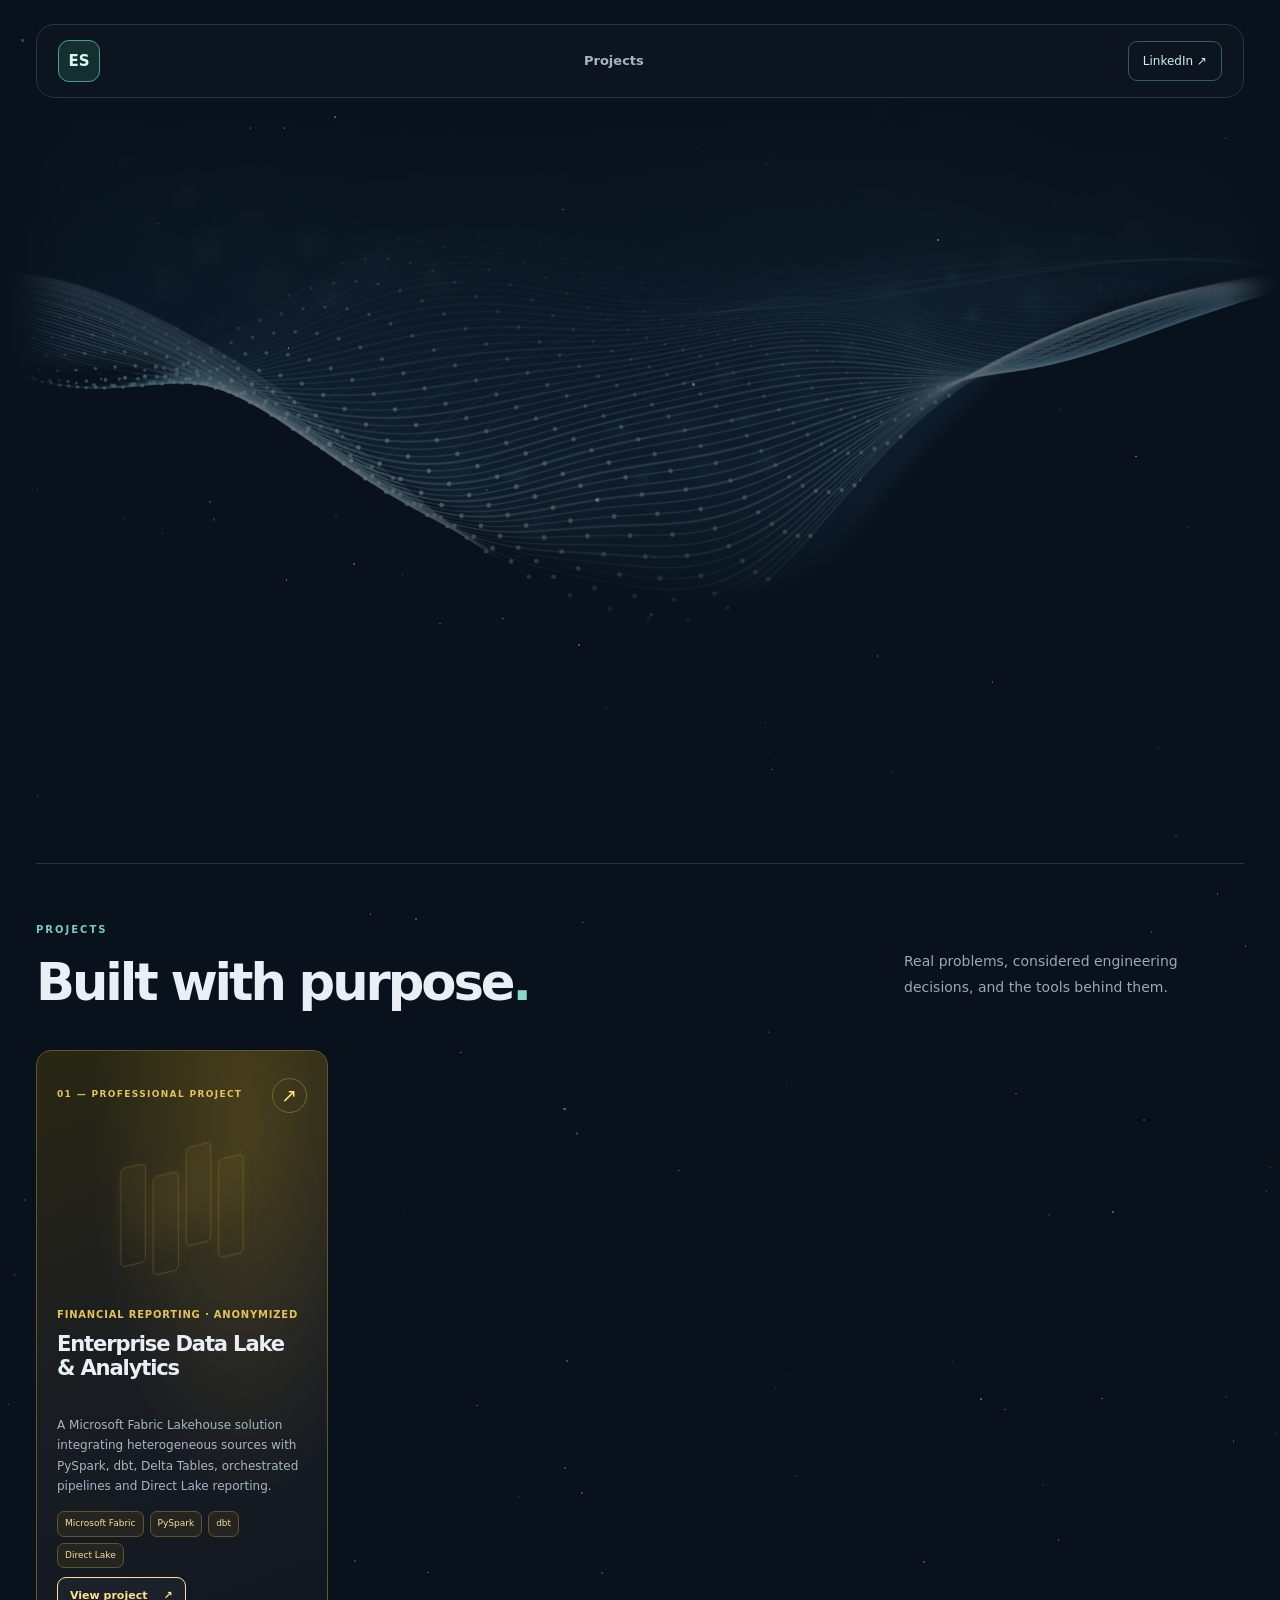
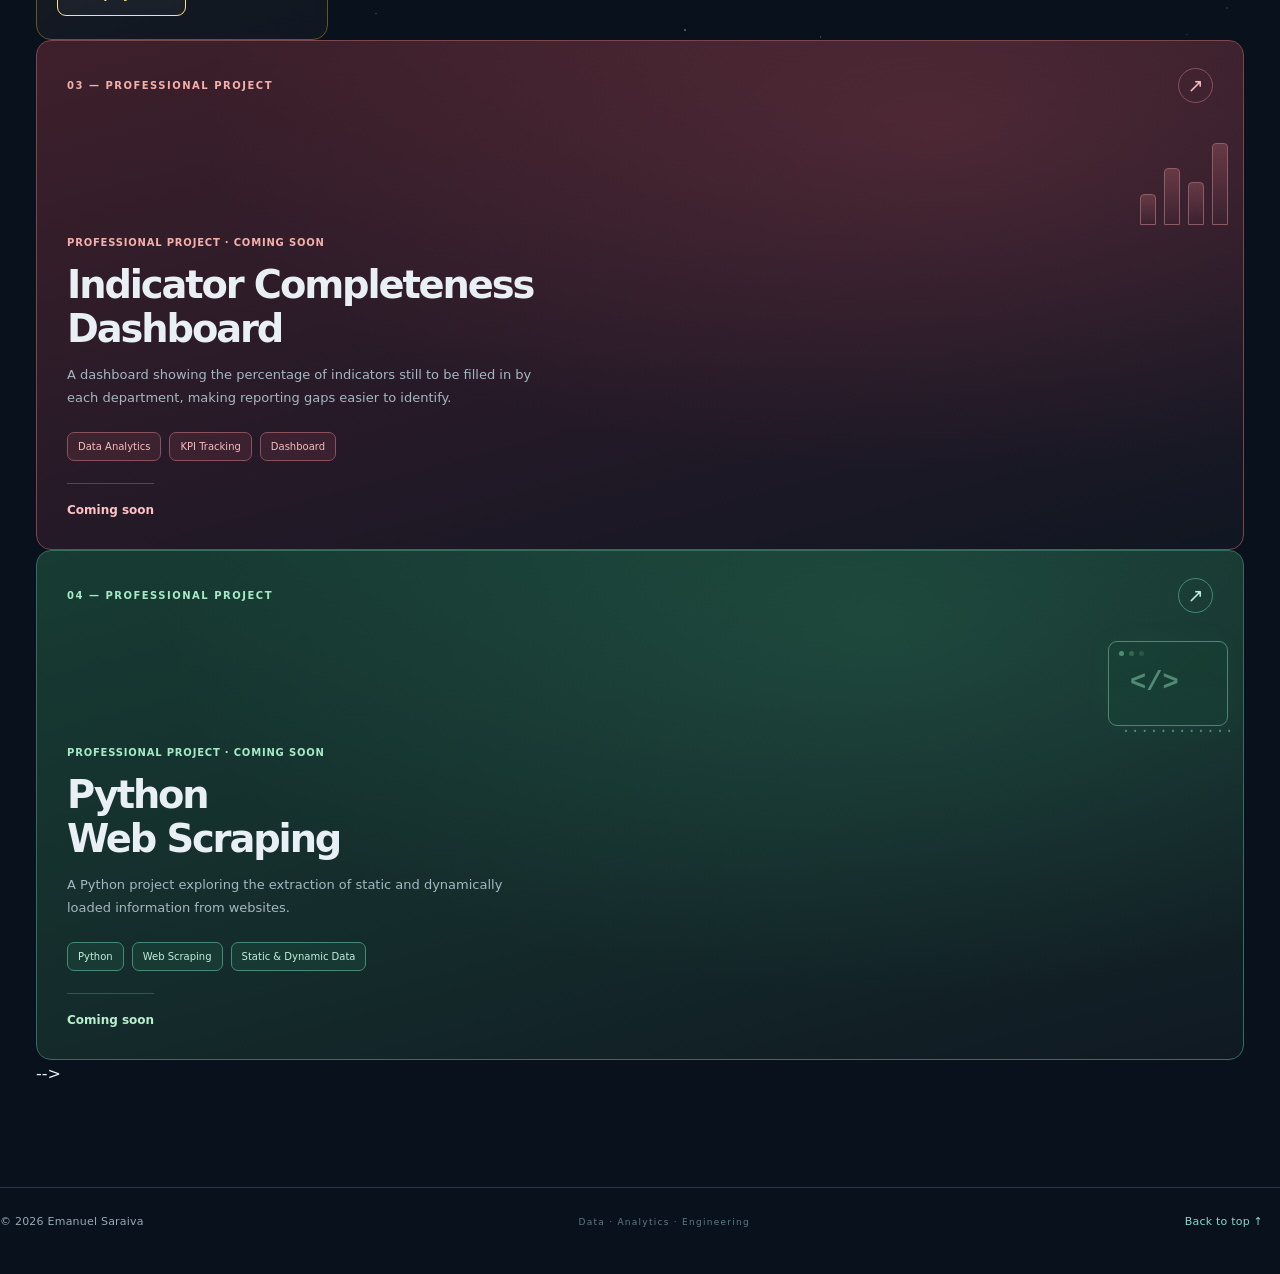
==== commit 5c5af2e2: "Update index.html" ====
--- a/index.html
+++ b/index.html
@@ -45,7 +45,7 @@
         <div class="section-header"><div><div class="eyebrow">Projects</div><h2>Built with purpose<span class="accent-period">.</span></h2></div><p>Real problems, considered engineering decisions, and the tools behind them.</p></div>
         <div class="project-layout">
           <a class="card showcase-card primary-project" href="projects/enterprise-data-lake.html" aria-label="Read the Enterprise Data Lake technical case study"><div class="project-top"><span class="project-index">01 — PROFESSIONAL PROJECT</span><span class="project-arrow" aria-hidden="true">↗</span></div><div class="project-glyph" aria-hidden="true"><span></span><span></span><span></span><span></span></div><div class="project-content"><div class="meta">Financial reporting · Anonymized</div><h3>Enterprise Data Lake<br>&amp; Analytics</h3><p>A Microsoft Fabric Lakehouse solution integrating heterogeneous sources with PySpark, dbt, Delta Tables, orchestrated pipelines and Direct Lake reporting.</p><div class="tags"><span class="tag">Microsoft Fabric</span><span class="tag">PySpark</span><span class="tag">dbt</span><span class="tag">Direct Lake</span></div><span class="project-cta">View project <span aria-hidden="true">↗</span></span></div></a>
-          <a class="card showcase-card secondary-project" aria-label="View the Stargazing Data Engineering project"><div class="project-top"><span class="project-index">02 — PERSONAL PROJECT</span><span class="project-arrow" aria-hidden="true">↗</span></div><div class="orbit-illustration" aria-hidden="true"><span class="orbit orbit-a"></span><span class="orbit orbit-b"></span><span class="orbit-center"></span></div><div class="project-content"><div class="meta">IN DEVELOPMENT · COMING SOON</div><h3>Stargazing<br>Data Engineering</h3><p>Exploring data-platform architecture in Snowflake, starting with database structure, role design and access permissions. Ingestion and transformations are planned next.</p><div class="tags"><span class="tag">Snowflake</span><span class="tag">SQL</span><span class="tag">RBAC</span></div><span class="project-cta">Coming soon<!--View ongoing work <span aria-hidden="true">↗--></span></span></div></a>
+          <!--<a class="card showcase-card secondary-project" aria-label="View the Stargazing Data Engineering project"><div class="project-top"><span class="project-index">02 — PERSONAL PROJECT</span><span class="project-arrow" aria-hidden="true">↗</span></div><div class="orbit-illustration" aria-hidden="true"><span class="orbit orbit-a"></span><span class="orbit orbit-b"></span><span class="orbit-center"></span></div><div class="project-content"><div class="meta">IN DEVELOPMENT · COMING SOON</div><h3>Stargazing<br>Data Engineering</h3><p>Exploring data-platform architecture in Snowflake, starting with database structure, role design and access permissions. Ingestion and transformations are planned next.</p><div class="tags"><span class="tag">Snowflake</span><span class="tag">SQL</span><span class="tag">RBAC</span></div><span class="project-cta">Coming soon<!--View ongoing work <span aria-hidden="true">↗--></span></span></div></a>
           <a class="card showcase-card indicator-project" aria-label="View the FCCN Indicator Completeness Dashboard project">
             <div class="project-top"><span class="project-index">03 — PROFESSIONAL PROJECT</span><span class="project-arrow" aria-hidden="true">↗</span></div>
             <div class="project-visual indicator-visual" aria-hidden="true"><span class="indicator-bar"></span><span class="indicator-bar"></span><span class="indicator-bar"></span><span class="indicator-bar"></span><span class="indicator-dot"></span></div>
@@ -55,7 +55,7 @@
             <div class="project-top"><span class="project-index">04 — PROFESSIONAL PROJECT</span><span class="project-arrow" aria-hidden="true">↗</span></div>
             <div class="project-visual scraping-visual" aria-hidden="true"><span class="scraping-window"><span></span><span></span><span></span><i>&lt;/&gt;</i></span><span class="scraping-stream">············</span></div>
             <div class="project-content"><div class="meta">PROFESSIONAL PROJECT · COMING SOON</div><h3>Python<br>Web Scraping</h3><p>A Python project exploring the extraction of static and dynamically loaded information from websites.</p><div class="tags"><span class="tag">Python</span><span class="tag">Web Scraping</span><span class="tag">Static &amp; Dynamic Data</span></div><span class="project-cta">Coming soon <!--View project <span aria-hidden="true">↗--></span></span></div>
-          </a>
+          </a>-->
         </div>
       </section>
 		<!--
--- a/assets/css/style.css
+++ b/assets/css/style.css
@@ -33,7 +33,7 @@
 @media(max-width:760px){.system-diagram{padding:17px}.diagram-lanes{grid-template-columns:1fr;gap:0;padding:14px 0}.diagram-stage,.diagram-stage:first-child{padding:12px 10px 14px 18px;border-left:1px solid #354b60;border-bottom:1px solid #26374b}.diagram-stage:last-child{border-bottom:0}.diagram-stage:not(:last-child):after{content:'↓';right:10px;top:auto;bottom:-12px;padding:0 4px}.stage-symbol{margin:8px 0}.diagram-stage p{min-height:0;margin-bottom:7px}.diagram-support{grid-template-columns:1fr}.diagram-version{max-width:160px}}
 
 /* Motion layer: progressive enhancement, restrained and accessible */
-@media (prefers-reduced-motion: no-preference) {
+
   .motion-ready .scroll-reveal { opacity:0; transform:translateY(17px); transition:opacity 650ms cubic-bezier(.2,.7,.2,1),transform 650ms cubic-bezier(.2,.7,.2,1); transition-delay:var(--reveal-delay,0ms); }
   .motion-ready .scroll-reveal.is-visible { opacity:1; transform:translateY(0); }
   .card { transition:transform 250ms ease,border-color 250ms ease,box-shadow 250ms ease; }
@@ -48,11 +48,8 @@
   .system-diagram:hover { border-color:#45617e; box-shadow:0 20px 45px rgba(0,0,0,.2); }
   .diagram-stage .stage-symbol { transition:transform 240ms ease,border-color 240ms ease; }
   .diagram-stage:hover .stage-symbol { transform:translateY(-3px); border-color:#8ba4c5; }
-}
-@media (prefers-reduced-motion: reduce) {
-  html { scroll-behavior:auto; }
-  *, *::before, *::after { animation-duration:0.01ms !important; transition-duration:0.01ms !important; }
-}
+
+
 :focus-visible { outline:2px solid #a4d4ff; outline-offset:4px; }
 
 /* Entire project card is an accessible link. */
@@ -60,10 +57,10 @@
 a.card:hover, a.card:focus-visible { text-decoration:none; }
 a.card .button { display:inline-flex; align-items:center; justify-content:center; }
 a.card:focus-visible { outline:2px solid #a4d4ff; outline-offset:4px; border-color:#8bc8ff; }
-@media (prefers-reduced-motion: no-preference) {
+
   a.card:focus-visible { transform:translateY(-5px); border-color:#527ba5; box-shadow:0 18px 38px rgba(0,0,0,.19); }
   a.card:hover .button, a.card:focus-visible .button { border-color:#8bc8ff; background:#1e3150; }
-}
+
 
 /* Premium homepage — isolated styles preserve approved technical case-study pages. */
 .premium-home{--bg:#080e16;--text:#e9f0f5;--muted:#98a9b7;--accent:#86d9cd;background:#080e16;color:var(--text);overflow-x:hidden;position:relative;font-family:Inter,ui-sans-serif,system-ui,-apple-system,BlinkMacSystemFont,"Segoe UI",sans-serif}
@@ -80,7 +77,7 @@
 .premium-section{border-top:1px solid #22343e;padding:88px 0 100px}.premium-section .eyebrow{color:#79cabe;font-size:10px;letter-spacing:.2em}.section-header{display:flex;align-items:end;justify-content:space-between;gap:30px;margin-bottom:38px}.premium-home h2{font-weight:750;font-size:clamp(2.25rem,4vw,3.7rem);line-height:1.15;letter-spacing:-.06em;margin:15px 0 0}.accent-period{color:#88dbcc}.section-header p{max-width:340px;font-size:14px;line-height:1.8}.project-layout{display:grid;grid-template-columns:1.26fr 1fr;gap:18px}.premium-home .showcase-card{position:relative;overflow:hidden;display:flex;flex-direction:column;min-height:510px;border-radius:15px;border:1px solid #31434e;background:linear-gradient(165deg,#112c30 0%,#0d1d2a 55%,#0c1723 100%);padding:27px 30px;color:#e9f0f5}.premium-home .secondary-project{background:linear-gradient(160deg,#17283d,#101a2b 62%,#0b1622)}.project-top{display:flex;justify-content:space-between;align-items:center;position:relative;z-index:1}.project-index{font-size:10px;color:#8bb9ba;letter-spacing:.15em;font-weight:750}.project-arrow{display:grid;place-items:center;border:1px solid #47616a;width:35px;height:35px;border-radius:50%;font-size:19px;color:#d1eeea}.project-glyph{position:absolute;width:225px;height:190px;right:40px;top:58px;opacity:.42;display:grid;grid-template-columns:repeat(4,1fr);gap:12px;transform:skewY(-13deg)}.project-glyph span{border:1px solid #4a9a99;border-radius:8px;background:linear-gradient(#23646433,transparent);box-shadow:0 0 25px #50c8b41a}.project-glyph span:nth-child(2){transform:translateY(26px)}.project-glyph span:nth-child(3){transform:translateY(-10px)}.project-glyph span:nth-child(4){transform:translateY(22px)}.project-content{margin-top:auto;position:relative;z-index:1}.premium-home .showcase-card h3{font-size:clamp(1.6rem,3vw,2.45rem);line-height:1.14;letter-spacing:-.055em;margin:12px 0}.premium-home .showcase-card p{font-size:13px;line-height:1.8;color:#a5b7c3;max-width:480px}.premium-home .showcase-card .meta{font-size:10px;color:#81d4c8}.premium-home .showcase-card .tags{margin:22px 0}.premium-home .showcase-card .tag{border:1px solid #355462;background:#192e39;color:#b9dcd9;font-size:10px}.project-cta{display:inline-flex;gap:16px;border-top:1px solid #36535d;padding-top:16px;color:#a4e9d9;font-size:12px;font-weight:700}.orbit-illustration{position:absolute;right:4%;top:50px;width:230px;height:230px;opacity:.45}.orbit{position:absolute;inset:15px;border:1px solid #6689bd;border-radius:50%;transform:rotateX(66deg) rotateZ(40deg)}.orbit-b{transform:rotateY(65deg) rotateZ(-26deg);border-color:#53a3b1}.orbit-center{position:absolute;width:30px;height:30px;top:100px;left:100px;background:#67bbca;box-shadow:0 0 45px #67bbca;border-radius:50%}.split-section{display:grid;grid-template-columns:1fr 1fr;gap:90px;align-items:start}.split-section h2{margin-top:0}.split-section p{margin:0 0 22px;color:#9cadb9;font-size:16px;line-height:1.9}.skills-lines>div{display:grid;gap:7px;border-bottom:1px solid #293b46;padding:15px 0}.skills-lines>div:first-child{padding-top:0}.skills-lines span{color:#75bfb8;font-size:10px;letter-spacing:.15em;font-weight:750}.skills-lines strong{font-size:15px;font-weight:500}.skills-lines p{font-size:12px;margin-top:18px}.contact-section{text-align:center;padding:105px 0 120px;background:radial-gradient(ellipse at 50% 60%,rgba(34,109,110,.11),transparent 60%)}.contact-section h2{font-size:clamp(2.6rem,5vw,5rem);margin:16px auto 20px}.contact-section p{max-width:520px;margin:0 auto 27px}.premium-footer{display:flex;align-items:center;justify-content:space-between;gap:18px;font-size:11px;letter-spacing:.02em}.premium-footer span:nth-child(2){font-size:9px;letter-spacing:.14em;color:#5d7b88}
 @media(max-width:1000px){.premium-hero{grid-template-columns:1fr;gap:45px;padding-top:80px}.hero-visual{max-width:730px;width:100%;transform:none}.premium-hero{padding-bottom:115px}.hero-tech{margin-top:40px}.project-layout{grid-template-columns:1fr 1fr}.premium-home .showcase-card{min-height:490px}.premium-nav .navlinks{gap:15px}.brand-name{display:none}}
 @media(max-width:680px){.premium-home .home-container{padding:0 20px}.premium-nav{margin-top:13px;flex-direction:row;align-items:center;flex-wrap:wrap;padding:12px 14px}.premium-nav .navlinks{order:3;width:100%;justify-content:space-between;gap:8px}.premium-nav .navlinks a{font-size:11px}.nav-cta{margin-left:auto;font-size:11px}.premium-hero{padding-top:68px;min-height:auto;padding-bottom:120px}.premium-hero h1{font-size:clamp(3.2rem,13vw,5rem)}.hero-description{font-size:14px}.hero-visual{padding:16px;min-height:315px}.pipeline-stage{padding:10px 7px;min-height:148px}.pipeline-wire{flex-basis:10px}.stage-mini{font-size:7px}.stage-icon{font-size:22px}.stage-name{font-size:12px}.stage-sub{font-size:8px;white-space:normal}.visual-bottomline{font-size:8px}.scroll-cue{bottom:32px}.premium-section{padding:68px 0 76px}.section-header{display:block}.section-header p{max-width:100%}.project-layout,.split-section{grid-template-columns:1fr;gap:17px}.premium-home .showcase-card{min-height:455px}.split-section{gap:25px}.premium-footer{flex-wrap:wrap}.premium-footer span:nth-child(2){display:none}}
-@media(prefers-reduced-motion:reduce){.pipeline-wire span{animation:none}.star{animation:none!important}}
+
 
 /* v6 — project-specific visual identity: dashboard gold / night sky blue */
 .premium-home .primary-project{
@@ -104,7 +101,7 @@
 .premium-home .secondary-project .tag{border-color:#3e568b;background:rgba(50,76,148,.18);color:#c0d7ff}
 .premium-home .secondary-project .project-cta{border-color:#3c558a;color:#b5d5ff}
 .premium-home .showcase-card:is(:hover,:focus-visible){transform:translateY(-6px);filter:brightness(1.06)}
-@media(prefers-reduced-motion:reduce){.premium-home .showcase-card:is(:hover,:focus-visible){transform:none}}
+
 
 /* Portfolio v7: balanced personal identity and accessible branding */
 .premium-brand { min-width:0; flex-shrink:0; }
@@ -140,10 +137,7 @@
   .wave-mesh{inset:52px 10px 34px 10px;opacity:.72}
   .pipeline-wire .packet{width:7px;height:7px}
 }
-@media(prefers-reduced-motion:reduce){
-  .wave-mesh{display:none}
-  .pipeline-stage::after{display:none}
-}
+
 
 /* v9: central personal header / continuous deterministic packet choreography */
 .premium-hero{grid-template-rows:auto auto;align-content:center;padding-top:48px;row-gap:34px}
@@ -173,7 +167,7 @@
 @keyframes v9Analytics{0%,55%,66%,100%{opacity:0;box-shadow:none}59%,61%{opacity:1;box-shadow:0 0 0 8px rgba(135,233,217,.15),0 0 20px rgba(135,233,217,.22)}}
 @media(max-width:1000px){.premium-hero{grid-template-columns:1fr;row-gap:26px}.premium-hero .hero-copy,.premium-hero .hero-visual,.hero-person{grid-column:1;grid-row:auto}.premium-hero .hero-visual{min-height:340px}.hero-person{margin-bottom:10px}}
 @media(max-width:680px){.hero-person .hero-portrait{width:74px;height:74px}.premium-hero .hero-visual{min-height:315px}.person-name{font-size:28px}.hero-visual .wave-mesh{opacity:.45}}
-@media(prefers-reduced-motion:reduce){.wire-one .packet,.wire-two .packet,#stage-transform::after,#stage-analytics::after{animation:none!important;opacity:0!important}.hero-visual .wave-mesh{opacity:.32}}
+
 
 
 /* v10: full-page data wave + uninterrupted three-stage data cycle */
@@ -198,7 +192,7 @@
 @keyframes v10Analytics{0%,6%{background:rgba(24,66,66,.8);border-color:#79d9c8;box-shadow:0 0 28px rgba(51,170,147,.2)}10%,96%{background:rgba(12,26,36,.83);border-color:#33535d;box-shadow:none}100%{background:rgba(24,66,66,.8);border-color:#79d9c8;box-shadow:0 0 28px rgba(51,170,147,.2)}}
 @keyframes v10StageNeutral{to{opacity:1}}
 @media(max-width:700px){.page-wave{height:1350px;background-size:auto 800px;background-position:center 170px;opacity:.35}}
-@media(prefers-reduced-motion:reduce){.premium-home .pipeline-stage,.premium-home .pipeline-wire .packet{animation:none!important}.premium-home .pipeline-wire .packet{opacity:0!important}.page-wave{opacity:.32}}
+
 
 /* v11 — softer full-page lighting and a higher, cleaner data wave */
 .premium-home .ambient-one {
@@ -407,11 +401,7 @@
 .pipeline-flow-overlay .flow-port.is-reached {
   opacity:1;
 }
-@media(prefers-reduced-motion:reduce) {
-  .pipeline-flow-overlay .flow-trail-dot,
-  .pipeline-flow-overlay .flow-particle {display:none}
-  .premium-home .pipeline-stage.is-flow-active {box-shadow:none !important}
-}
+
 /* Keep SVG flow overlay above the stage cards without affecting layout. */
 .premium-home .hero-visual > .pipeline-flow-overlay {
   position:absolute !important;
@@ -578,12 +568,7 @@
   content:none !important;
   display:none !important;
 }
-@media (prefers-reduced-motion:reduce) {
-  .premium-home a.button:hover,
-  .premium-home a.button:focus-visible,
-  .premium-home .project-layout > .showcase-card:is(:hover,:focus-visible),
-  .premium-home .project-layout .project-cta:hover {transform:none !important;}
-}
+
 /* Professional KPI dashboard — muted coral red */
 .premium-home .indicator-project {
   border-color:#7c464d;
@@ -618,10 +603,7 @@
 .premium-home .scraping-window>span:nth-child(2){left:20px;opacity:.5}.premium-home .scraping-window>span:nth-child(3){left:30px;opacity:.3}
 .premium-home .scraping-window i {position:absolute;top:28px;left:21px;font:600 27px/1 ui-monospace,monospace;color:#92e6bb;font-style:normal;}
 .premium-home .scraping-stream {position:absolute;right:-8px;bottom:-20px;color:#9ce7bb;letter-spacing:4px;font-size:17px;}
-@media (prefers-reduced-motion:reduce) {
-  .premium-home .project-layout > .showcase-card::before,
-  .premium-home .project-layout .project-cta {transition:none;}
-}
+
 
 
 /* Hover refinement: quiet color change on main CTAs, with no button glow. */
@@ -663,9 +645,7 @@
 .premium-home .project-layout > .showcase-card:is(:hover,:focus-visible)::before {
   opacity:1;
 }
-@media (prefers-reduced-motion: reduce) {
-  .premium-home .project-layout > .showcase-card::before {transition:none;}
-}
+
 
 
 /* Outer edge glow only: project cards shine BEHIND their borders, not inside. */
@@ -822,9 +802,7 @@
   60%, 100% { transform: translateX(100%); }
 }
 
-@media (prefers-reduced-motion: reduce) {
-  .tags .tag::after { animation: none !important; display: none !important; }
-}
+
 
 
 /* Navbar links: color changes on hover, never an underline. */
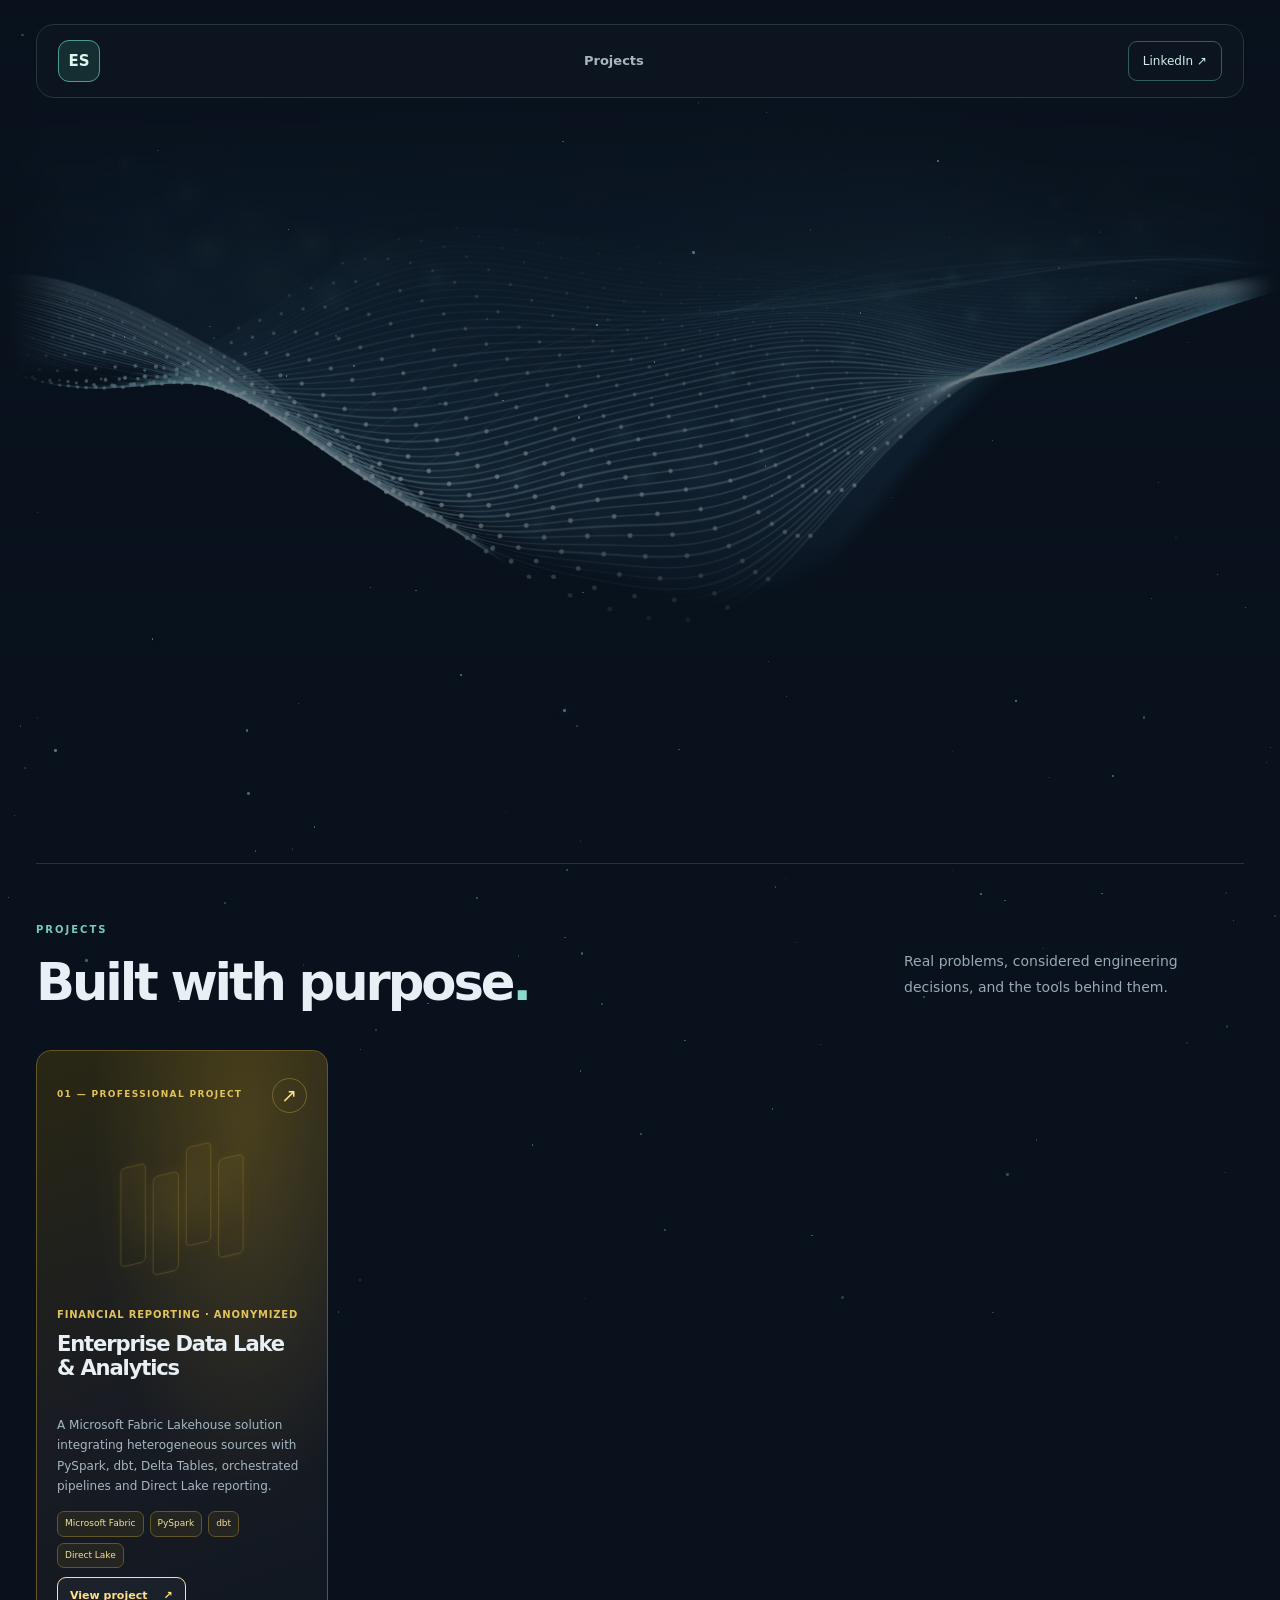
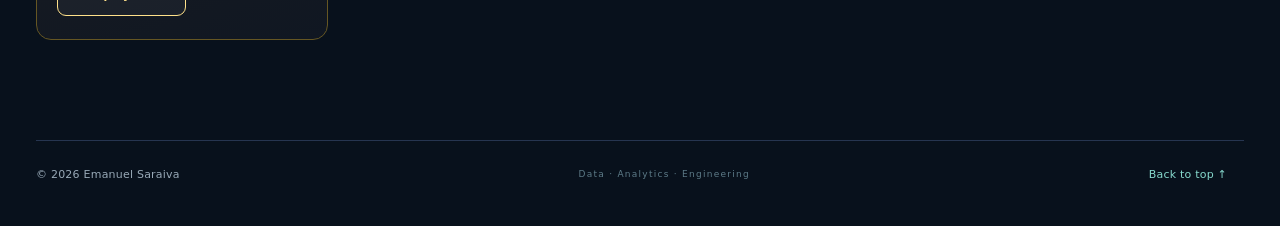
==== commit ce8e417a: "Update index.html" ====
--- a/index.html
+++ b/index.html
@@ -45,16 +45,16 @@
         <div class="section-header"><div><div class="eyebrow">Projects</div><h2>Built with purpose<span class="accent-period">.</span></h2></div><p>Real problems, considered engineering decisions, and the tools behind them.</p></div>
         <div class="project-layout">
           <a class="card showcase-card primary-project" href="projects/enterprise-data-lake.html" aria-label="Read the Enterprise Data Lake technical case study"><div class="project-top"><span class="project-index">01 — PROFESSIONAL PROJECT</span><span class="project-arrow" aria-hidden="true">↗</span></div><div class="project-glyph" aria-hidden="true"><span></span><span></span><span></span><span></span></div><div class="project-content"><div class="meta">Financial reporting · Anonymized</div><h3>Enterprise Data Lake<br>&amp; Analytics</h3><p>A Microsoft Fabric Lakehouse solution integrating heterogeneous sources with PySpark, dbt, Delta Tables, orchestrated pipelines and Direct Lake reporting.</p><div class="tags"><span class="tag">Microsoft Fabric</span><span class="tag">PySpark</span><span class="tag">dbt</span><span class="tag">Direct Lake</span></div><span class="project-cta">View project <span aria-hidden="true">↗</span></span></div></a>
-          <!--<a class="card showcase-card secondary-project" aria-label="View the Stargazing Data Engineering project"><div class="project-top"><span class="project-index">02 — PERSONAL PROJECT</span><span class="project-arrow" aria-hidden="true">↗</span></div><div class="orbit-illustration" aria-hidden="true"><span class="orbit orbit-a"></span><span class="orbit orbit-b"></span><span class="orbit-center"></span></div><div class="project-content"><div class="meta">IN DEVELOPMENT · COMING SOON</div><h3>Stargazing<br>Data Engineering</h3><p>Exploring data-platform architecture in Snowflake, starting with database structure, role design and access permissions. Ingestion and transformations are planned next.</p><div class="tags"><span class="tag">Snowflake</span><span class="tag">SQL</span><span class="tag">RBAC</span></div><span class="project-cta">Coming soon<!--View ongoing work <span aria-hidden="true">↗--></span></span></div></a>
+          <!--<a class="card showcase-card secondary-project" aria-label="View the Stargazing Data Engineering project"><div class="project-top"><span class="project-index">02 — PERSONAL PROJECT</span><span class="project-arrow" aria-hidden="true">↗</span></div><div class="orbit-illustration" aria-hidden="true"><span class="orbit orbit-a"></span><span class="orbit orbit-b"></span><span class="orbit-center"></span></div><div class="project-content"><div class="meta">IN DEVELOPMENT · COMING SOON</div><h3>Stargazing<br>Data Engineering</h3><p>Exploring data-platform architecture in Snowflake, starting with database structure, role design and access permissions. Ingestion and transformations are planned next.</p><div class="tags"><span class="tag">Snowflake</span><span class="tag">SQL</span><span class="tag">RBAC</span></div><span class="project-cta">Coming soonView ongoing work <span aria-hidden="true">↗</span></span></div></a>
           <a class="card showcase-card indicator-project" aria-label="View the FCCN Indicator Completeness Dashboard project">
             <div class="project-top"><span class="project-index">03 — PROFESSIONAL PROJECT</span><span class="project-arrow" aria-hidden="true">↗</span></div>
             <div class="project-visual indicator-visual" aria-hidden="true"><span class="indicator-bar"></span><span class="indicator-bar"></span><span class="indicator-bar"></span><span class="indicator-bar"></span><span class="indicator-dot"></span></div>
-            <div class="project-content"><div class="meta">PROFESSIONAL PROJECT · COMING SOON</div><h3>Indicator Completeness<br>Dashboard</h3><p>A dashboard showing the percentage of indicators still to be filled in by each department, making reporting gaps easier to identify.</p><div class="tags"><span class="tag">Data Analytics</span><span class="tag">KPI Tracking</span><span class="tag">Dashboard</span></div><span class="project-cta">Coming soon <!--View project <span aria-hidden="true">↗--></span></span></div>
+            <div class="project-content"><div class="meta">PROFESSIONAL PROJECT · COMING SOON</div><h3>Indicator Completeness<br>Dashboard</h3><p>A dashboard showing the percentage of indicators still to be filled in by each department, making reporting gaps easier to identify.</p><div class="tags"><span class="tag">Data Analytics</span><span class="tag">KPI Tracking</span><span class="tag">Dashboard</span></div><span class="project-cta">Coming soon View project <span aria-hidden="true">↗</span></span></div>
           </a>
           <a class="card showcase-card scraping-project" aria-label="View the Python Web Scraping project">
             <div class="project-top"><span class="project-index">04 — PROFESSIONAL PROJECT</span><span class="project-arrow" aria-hidden="true">↗</span></div>
             <div class="project-visual scraping-visual" aria-hidden="true"><span class="scraping-window"><span></span><span></span><span></span><i>&lt;/&gt;</i></span><span class="scraping-stream">············</span></div>
-            <div class="project-content"><div class="meta">PROFESSIONAL PROJECT · COMING SOON</div><h3>Python<br>Web Scraping</h3><p>A Python project exploring the extraction of static and dynamically loaded information from websites.</p><div class="tags"><span class="tag">Python</span><span class="tag">Web Scraping</span><span class="tag">Static &amp; Dynamic Data</span></div><span class="project-cta">Coming soon <!--View project <span aria-hidden="true">↗--></span></span></div>
+            <div class="project-content"><div class="meta">PROFESSIONAL PROJECT · COMING SOON</div><h3>Python<br>Web Scraping</h3><p>A Python project exploring the extraction of static and dynamically loaded information from websites.</p><div class="tags"><span class="tag">Python</span><span class="tag">Web Scraping</span><span class="tag">Static &amp; Dynamic Data</span></div><span class="project-cta">Coming soon View project <span aria-hidden="true">↗</span></span></div>
           </a>-->
         </div>
       </section>
